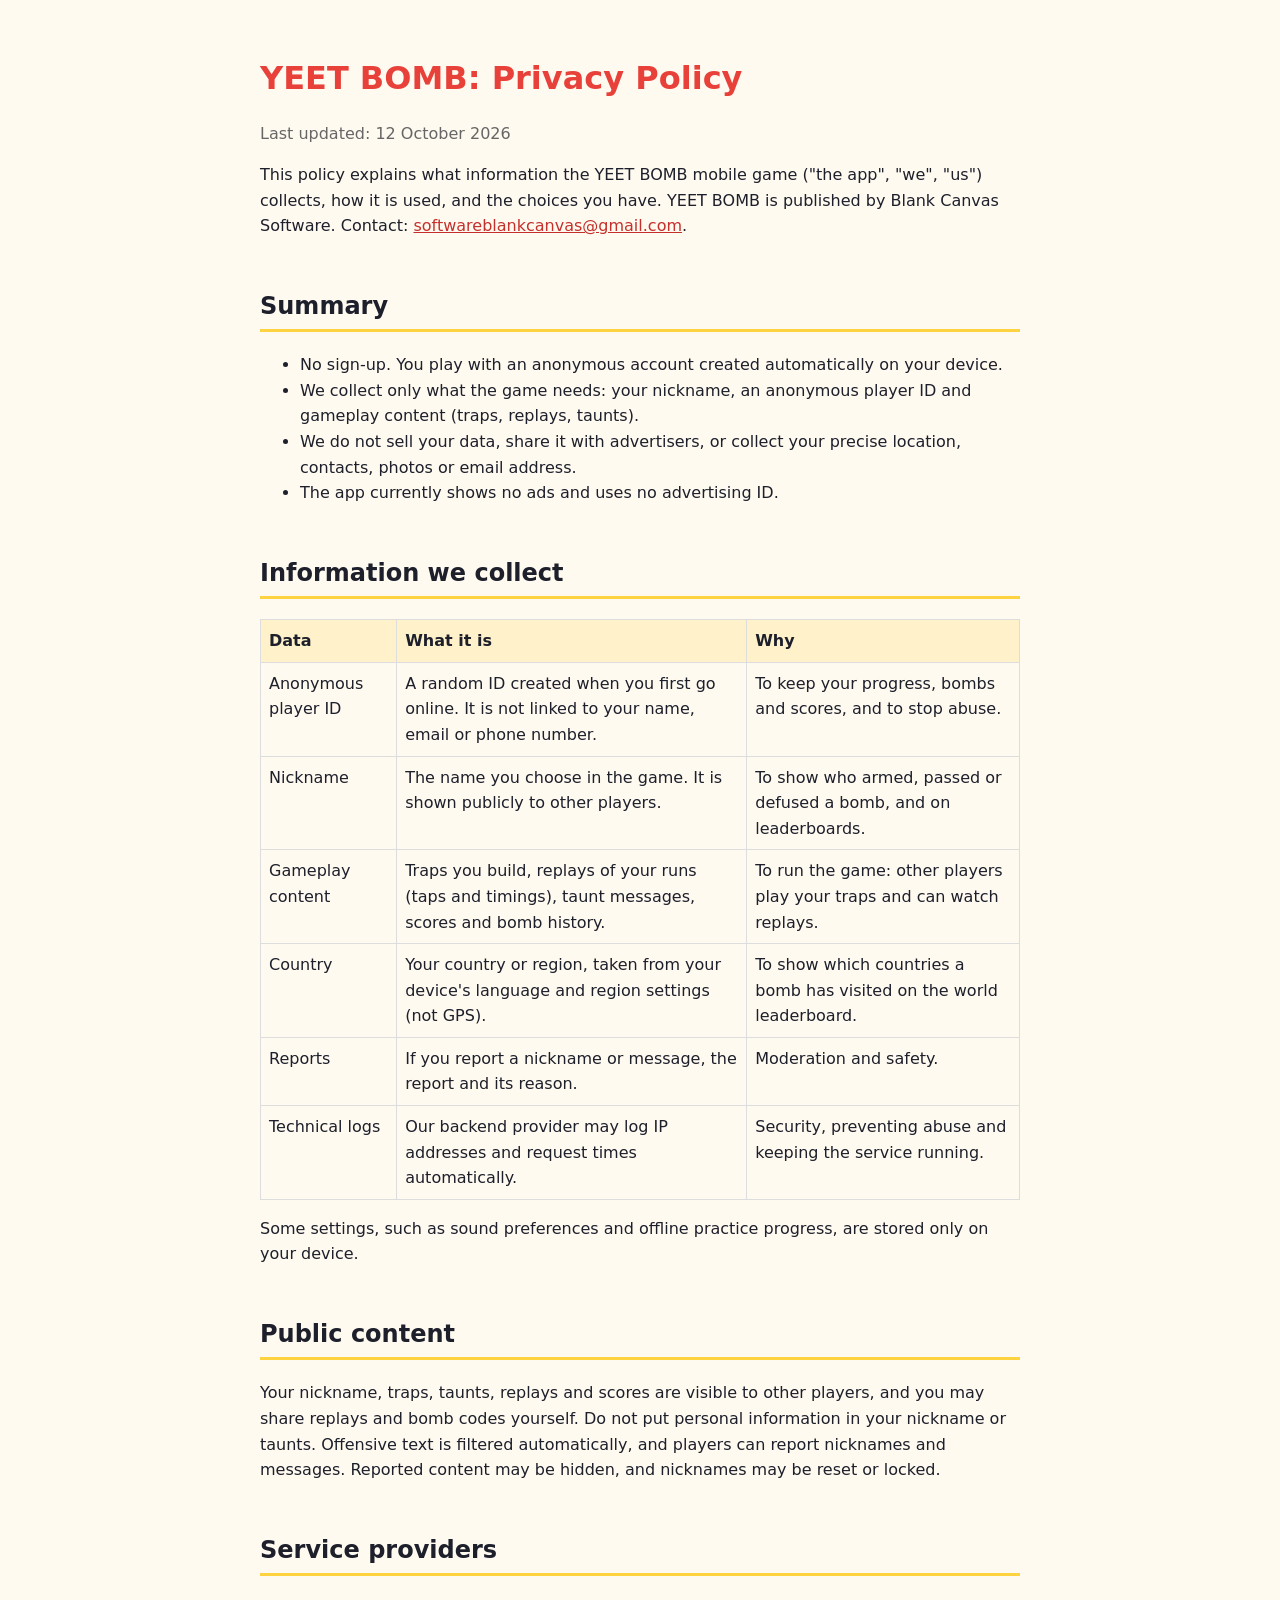
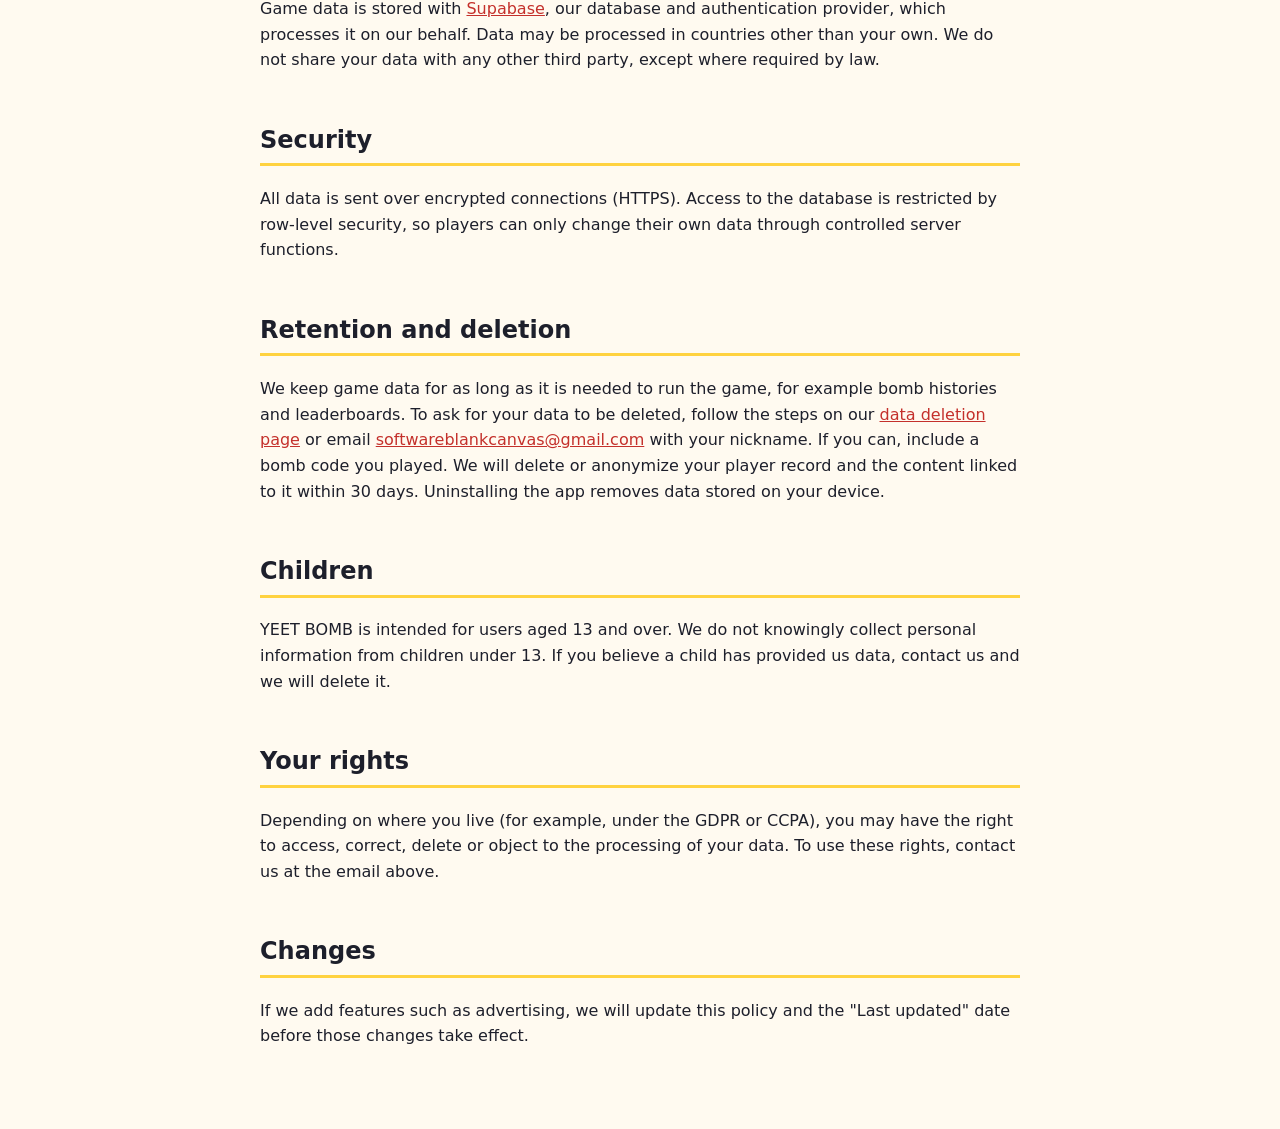
==== index.html @ c5d4aab2 "Add data deletion page Co-Authored-By: Claude Opus 5.5 <noreply@anthropic.com>" ====
<!doctype html>
<html lang="en">
<head>
<meta charset="utf-8">
<meta name="viewport" content="width=device-width, initial-scale=1">
<title>YEET BOMB: Privacy Policy</title>
<style>
  body { font-family: system-ui, -apple-system, Segoe UI, Roboto, sans-serif; max-width: 760px; margin: 0 auto; padding: 32px 20px 64px; line-height: 1.6; color: #1d1f2b; background: #fffaf0; }
  h1 { color: #e8413a; margin-bottom: 0; }
  h2 { margin-top: 2em; border-bottom: 3px solid #ffd23f; padding-bottom: 4px; }
  .muted { color: #666; }
  table { border-collapse: collapse; width: 100%; }
  th, td { border: 1px solid #ddd; padding: 8px; text-align: left; vertical-align: top; }
  th { background: #fff1c9; }
  a { color: #c4302b; }
</style>
</head>
<body>
<h1>YEET BOMB: Privacy Policy</h1>
<p class="muted">Last updated: 12 October 2026</p>

<p>This policy explains what information the YEET BOMB mobile game ("the app", "we", "us") collects, how it is used, and the choices you have. YEET BOMB is published by Blank Canvas Software. Contact: <a href="mailto:softwareblankcanvas@gmail.com">softwareblankcanvas@gmail.com</a>.</p>

<h2>Summary</h2>
<ul>
  <li>No sign-up. You play with an anonymous account created automatically on your device.</li>
  <li>We collect only what the game needs: your nickname, an anonymous player ID and gameplay content (traps, replays, taunts).</li>
  <li>We do not sell your data, share it with advertisers, or collect your precise location, contacts, photos or email address.</li>
  <li>The app currently shows no ads and uses no advertising ID.</li>
</ul>

<h2>Information we collect</h2>
<table>
  <tr><th>Data</th><th>What it is</th><th>Why</th></tr>
  <tr><td>Anonymous player ID</td><td>A random ID created when you first go online. It is not linked to your name, email or phone number.</td><td>To keep your progress, bombs and scores, and to stop abuse.</td></tr>
  <tr><td>Nickname</td><td>The name you choose in the game. It is shown publicly to other players.</td><td>To show who armed, passed or defused a bomb, and on leaderboards.</td></tr>
  <tr><td>Gameplay content</td><td>Traps you build, replays of your runs (taps and timings), taunt messages, scores and bomb history.</td><td>To run the game: other players play your traps and can watch replays.</td></tr>
  <tr><td>Country</td><td>Your country or region, taken from your device's language and region settings (not GPS).</td><td>To show which countries a bomb has visited on the world leaderboard.</td></tr>
  <tr><td>Reports</td><td>If you report a nickname or message, the report and its reason.</td><td>Moderation and safety.</td></tr>
  <tr><td>Technical logs</td><td>Our backend provider may log IP addresses and request times automatically.</td><td>Security, preventing abuse and keeping the service running.</td></tr>
</table>
<p>Some settings, such as sound preferences and offline practice progress, are stored only on your device.</p>

<h2>Public content</h2>
<p>Your nickname, traps, taunts, replays and scores are visible to other players, and you may share replays and bomb codes yourself. Do not put personal information in your nickname or taunts. Offensive text is filtered automatically, and players can report nicknames and messages. Reported content may be hidden, and nicknames may be reset or locked.</p>

<h2>Service providers</h2>
<p>Game data is stored with <a href="https://supabase.com/privacy">Supabase</a>, our database and authentication provider, which processes it on our behalf. Data may be processed in countries other than your own. We do not share your data with any other third party, except where required by law.</p>

<h2>Security</h2>
<p>All data is sent over encrypted connections (HTTPS). Access to the database is restricted by row-level security, so players can only change their own data through controlled server functions.</p>

<h2>Retention and deletion</h2>
<p>We keep game data for as long as it is needed to run the game, for example bomb histories and leaderboards. To ask for your data to be deleted, follow the steps on our <a href="delete/">data deletion page</a> or email <a href="mailto:softwareblankcanvas@gmail.com">softwareblankcanvas@gmail.com</a> with your nickname. If you can, include a bomb code you played. We will delete or anonymize your player record and the content linked to it within 30 days. Uninstalling the app removes data stored on your device.</p>

<h2>Children</h2>
<p>YEET BOMB is intended for users aged 13 and over. We do not knowingly collect personal information from children under 13. If you believe a child has provided us data, contact us and we will delete it.</p>

<h2>Your rights</h2>
<p>Depending on where you live (for example, under the GDPR or CCPA), you may have the right to access, correct, delete or object to the processing of your data. To use these rights, contact us at the email above.</p>

<h2>Changes</h2>
<p>If we add features such as advertising, we will update this policy and the "Last updated" date before those changes take effect.</p>
</body>
</html>
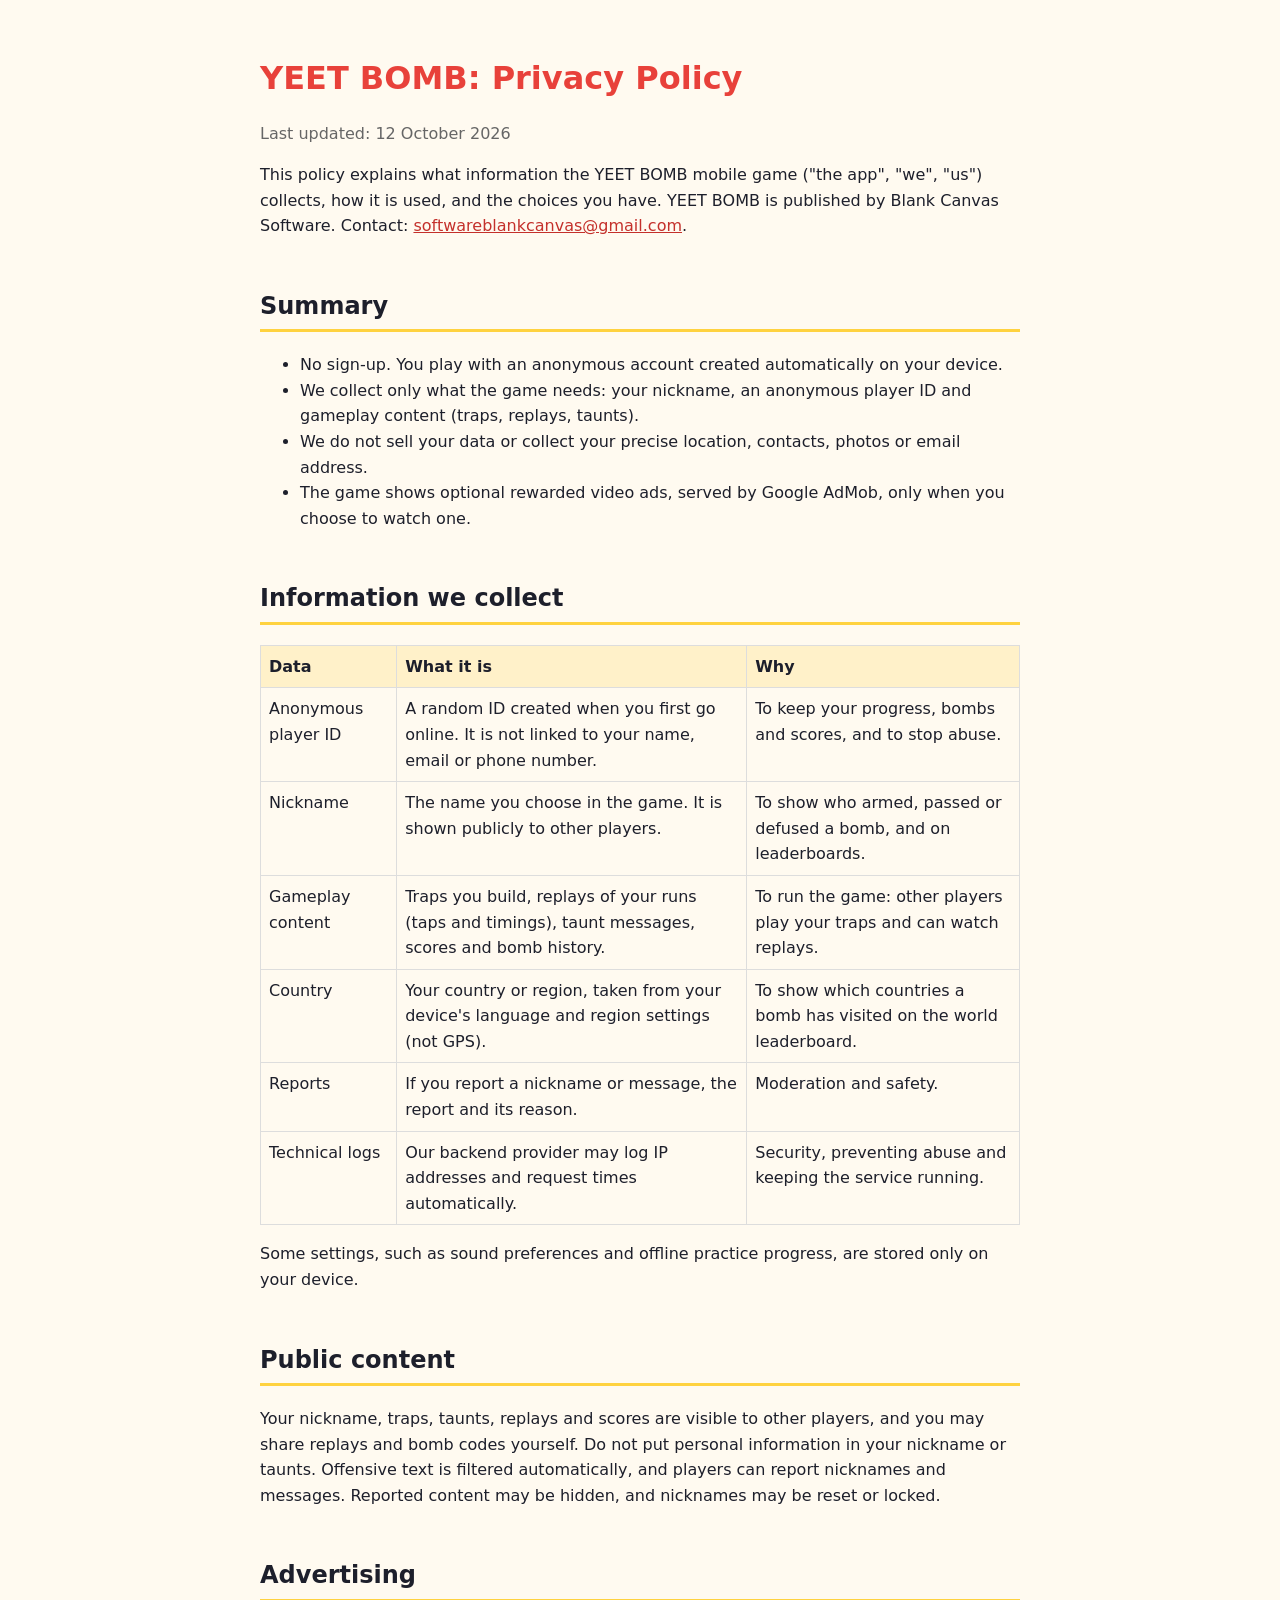
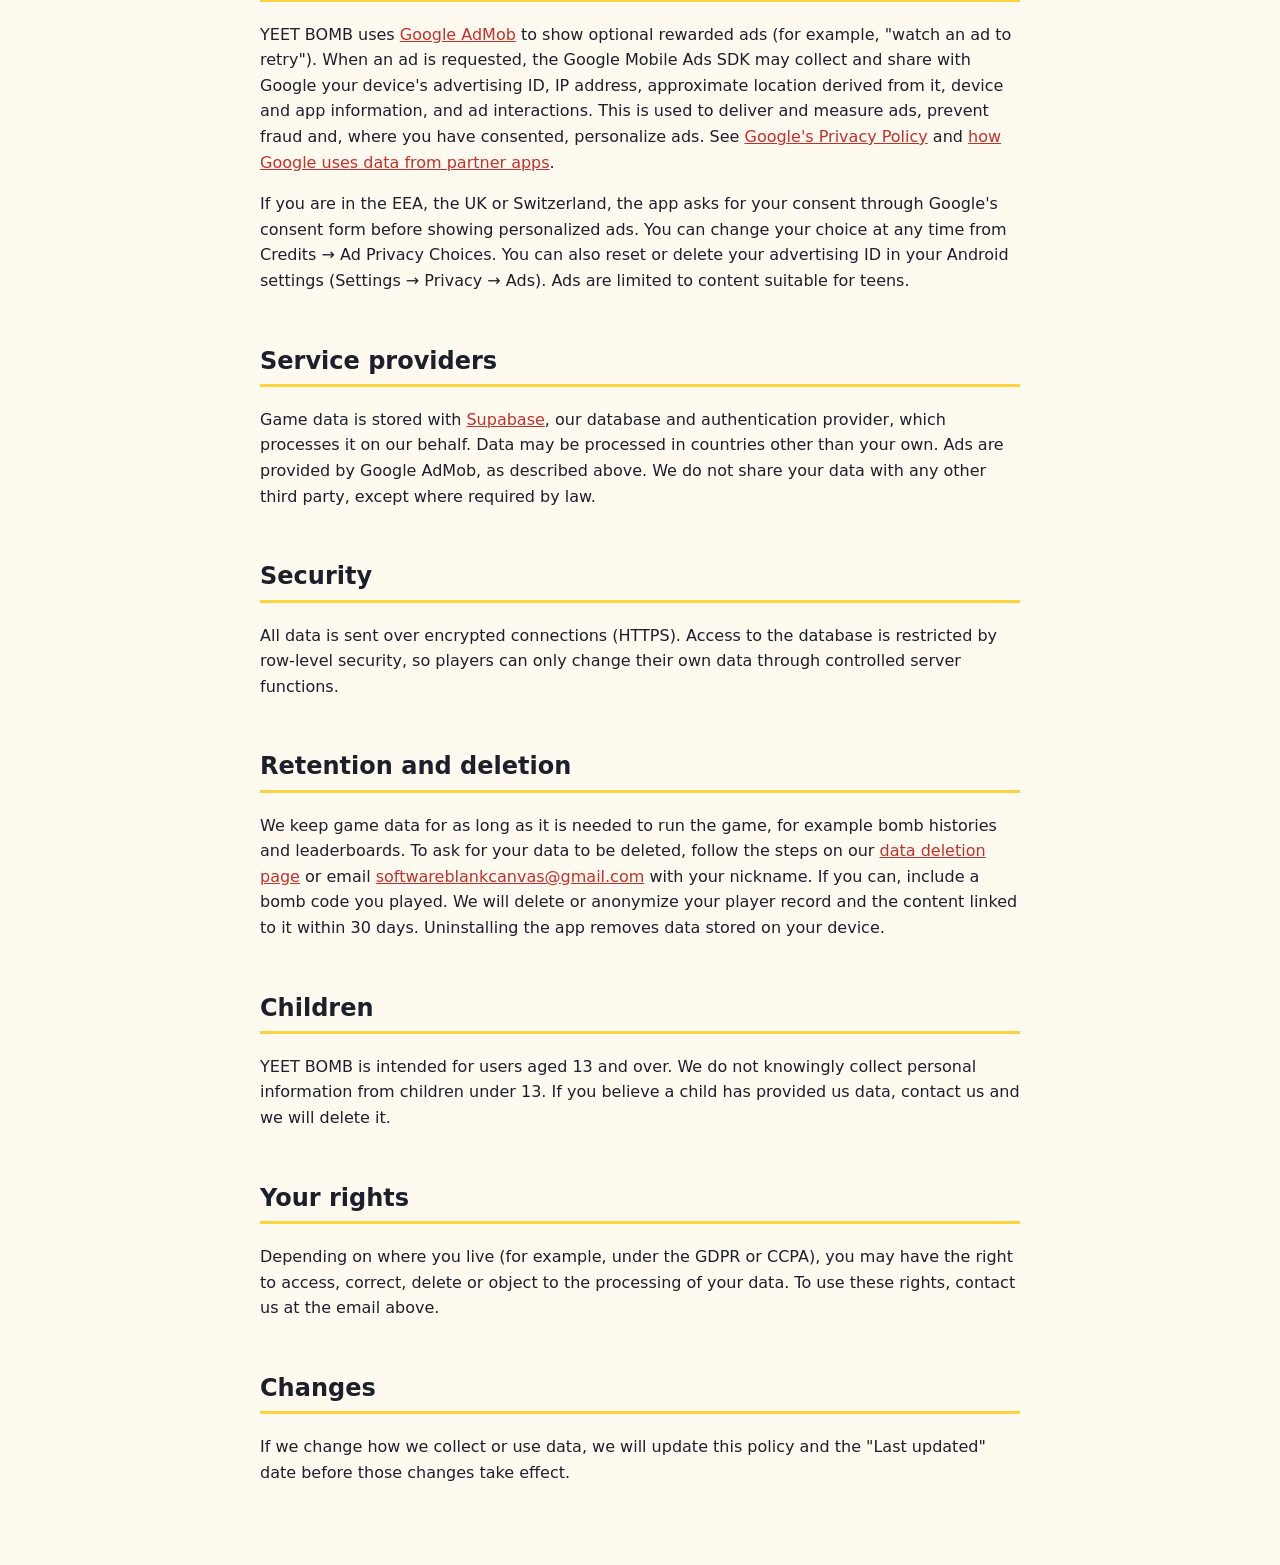
==== commit 54421b9c: "Disclose Google AdMob rewarded ads Co-Authored-By: Claude Opus 5.5 <noreply@anthropic.com>" ====
--- a/index.html
+++ b/index.html
@@ -25,8 +25,8 @@
 <ul>
   <li>No sign-up. You play with an anonymous account created automatically on your device.</li>
   <li>We collect only what the game needs: your nickname, an anonymous player ID and gameplay content (traps, replays, taunts).</li>
-  <li>We do not sell your data, share it with advertisers, or collect your precise location, contacts, photos or email address.</li>
-  <li>The app currently shows no ads and uses no advertising ID.</li>
+  <li>We do not sell your data or collect your precise location, contacts, photos or email address.</li>
+  <li>The game shows optional rewarded video ads, served by Google AdMob, only when you choose to watch one.</li>
 </ul>
 
 <h2>Information we collect</h2>
@@ -44,8 +44,12 @@
 <h2>Public content</h2>
 <p>Your nickname, traps, taunts, replays and scores are visible to other players, and you may share replays and bomb codes yourself. Do not put personal information in your nickname or taunts. Offensive text is filtered automatically, and players can report nicknames and messages. Reported content may be hidden, and nicknames may be reset or locked.</p>
 
+<h2>Advertising</h2>
+<p>YEET BOMB uses <a href="https://policies.google.com/technologies/ads">Google AdMob</a> to show optional rewarded ads (for example, "watch an ad to retry"). When an ad is requested, the Google Mobile Ads SDK may collect and share with Google your device's advertising ID, IP address, approximate location derived from it, device and app information, and ad interactions. This is used to deliver and measure ads, prevent fraud and, where you have consented, personalize ads. See <a href="https://policies.google.com/privacy">Google's Privacy Policy</a> and <a href="https://policies.google.com/technologies/partner-sites">how Google uses data from partner apps</a>.</p>
+<p>If you are in the EEA, the UK or Switzerland, the app asks for your consent through Google's consent form before showing personalized ads. You can change your choice at any time from Credits &rarr; Ad Privacy Choices. You can also reset or delete your advertising ID in your Android settings (Settings &rarr; Privacy &rarr; Ads). Ads are limited to content suitable for teens.</p>
+
 <h2>Service providers</h2>
-<p>Game data is stored with <a href="https://supabase.com/privacy">Supabase</a>, our database and authentication provider, which processes it on our behalf. Data may be processed in countries other than your own. We do not share your data with any other third party, except where required by law.</p>
+<p>Game data is stored with <a href="https://supabase.com/privacy">Supabase</a>, our database and authentication provider, which processes it on our behalf. Data may be processed in countries other than your own. Ads are provided by Google AdMob, as described above. We do not share your data with any other third party, except where required by law.</p>
 
 <h2>Security</h2>
 <p>All data is sent over encrypted connections (HTTPS). Access to the database is restricted by row-level security, so players can only change their own data through controlled server functions.</p>
@@ -60,6 +64,6 @@
 <p>Depending on where you live (for example, under the GDPR or CCPA), you may have the right to access, correct, delete or object to the processing of your data. To use these rights, contact us at the email above.</p>
 
 <h2>Changes</h2>
-<p>If we add features such as advertising, we will update this policy and the "Last updated" date before those changes take effect.</p>
+<p>If we change how we collect or use data, we will update this policy and the "Last updated" date before those changes take effect.</p>
 </body>
 </html>
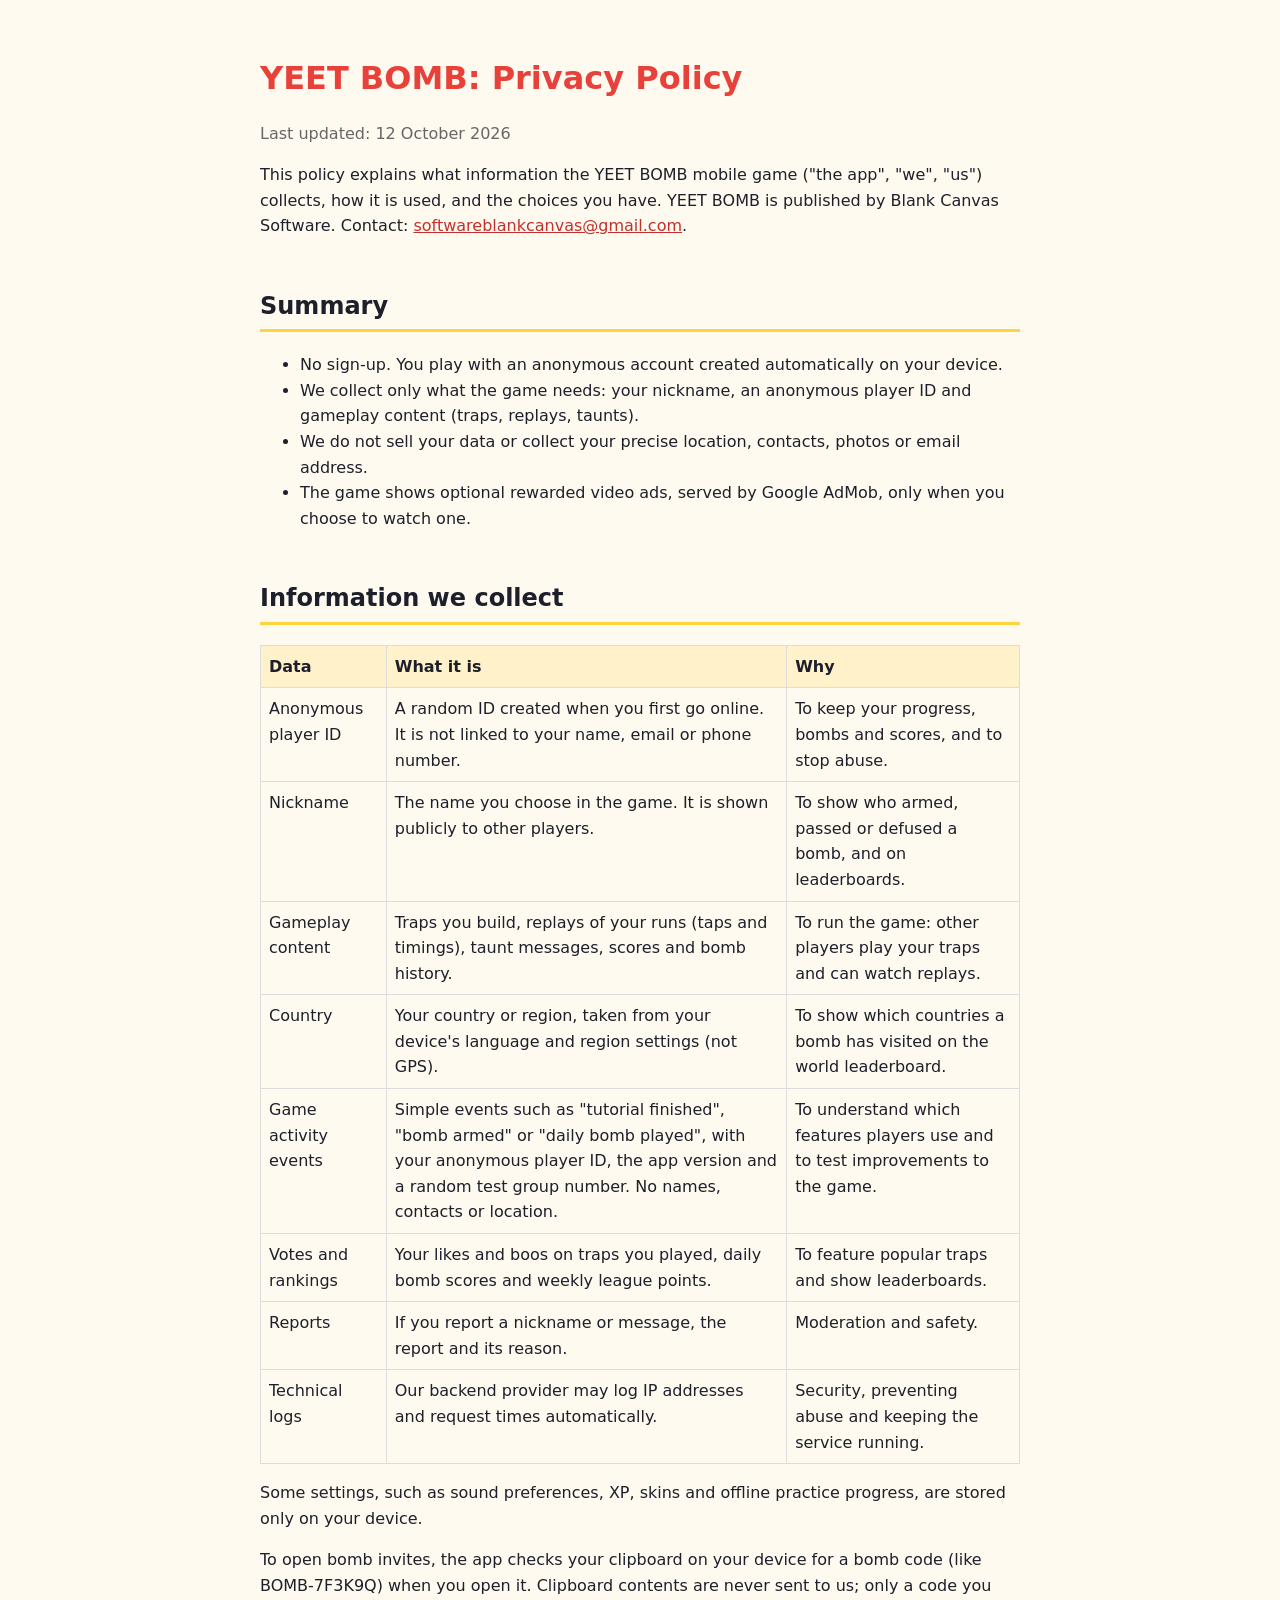
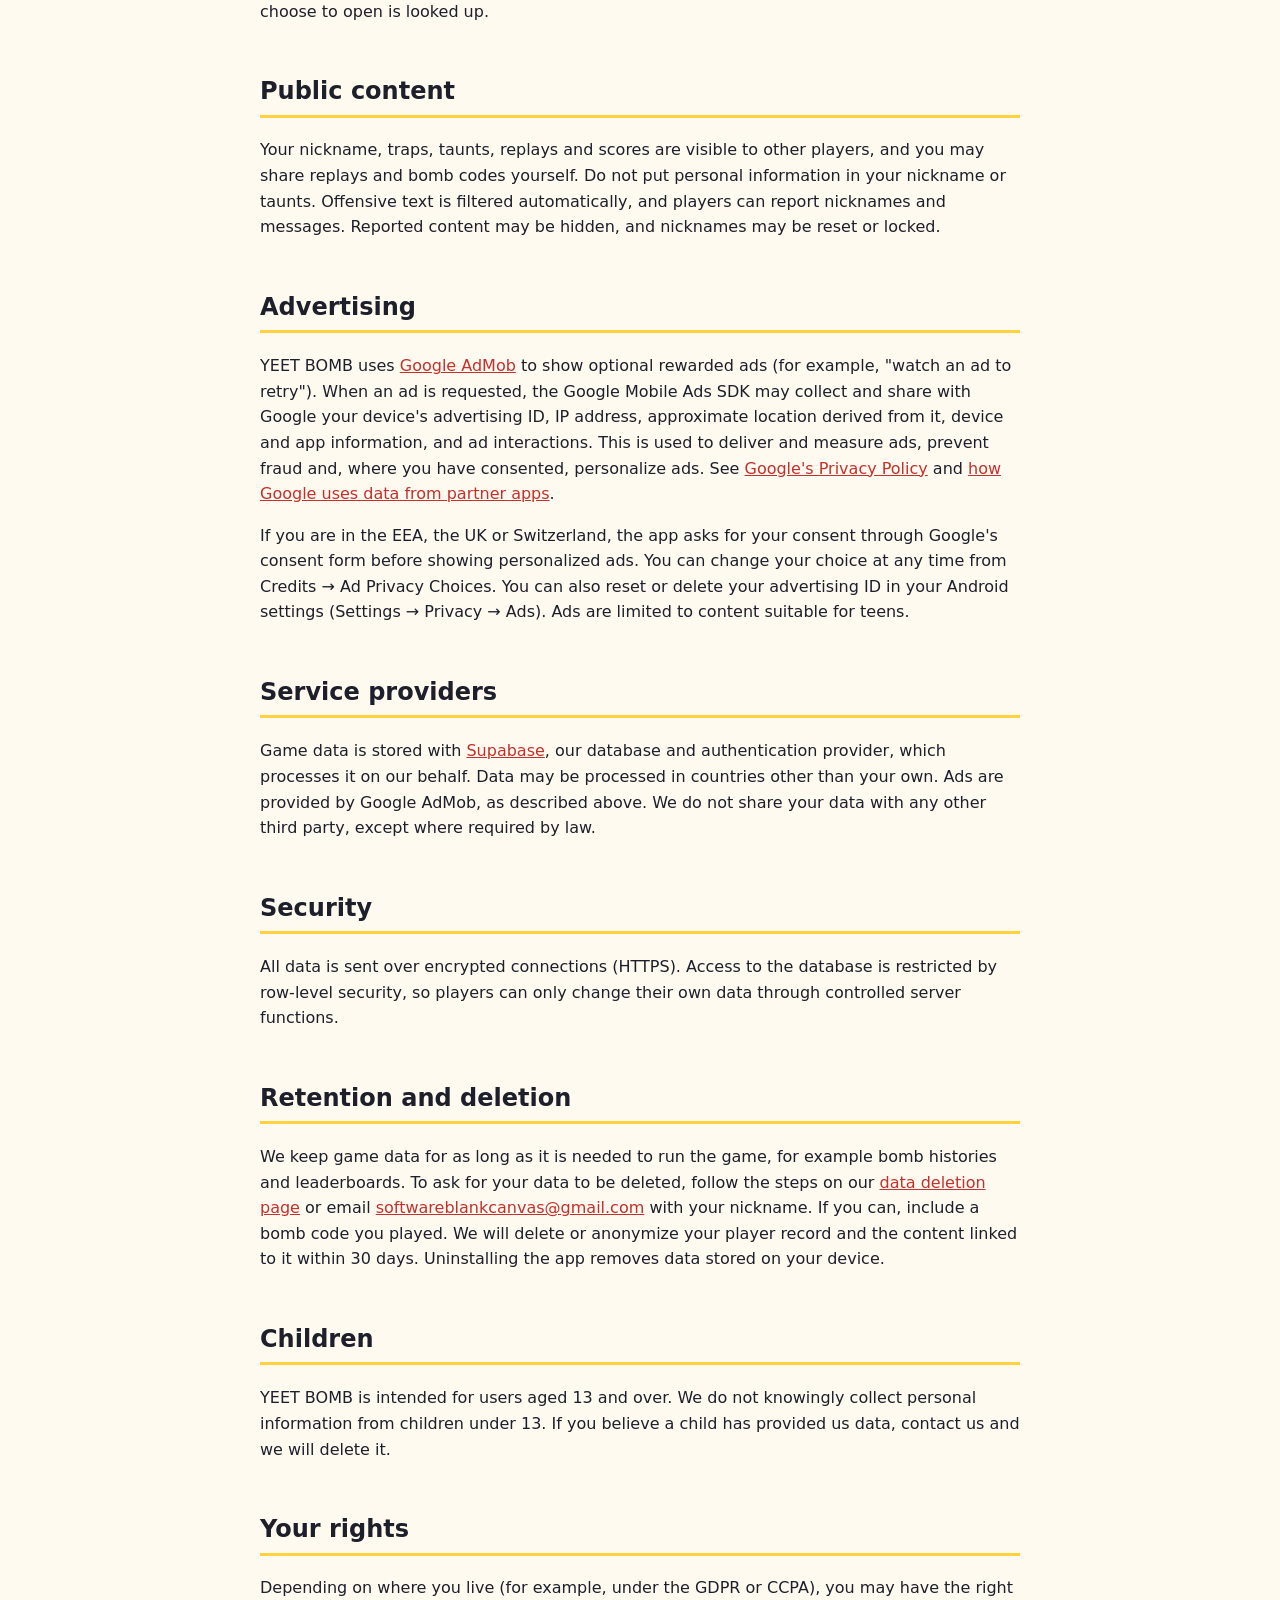
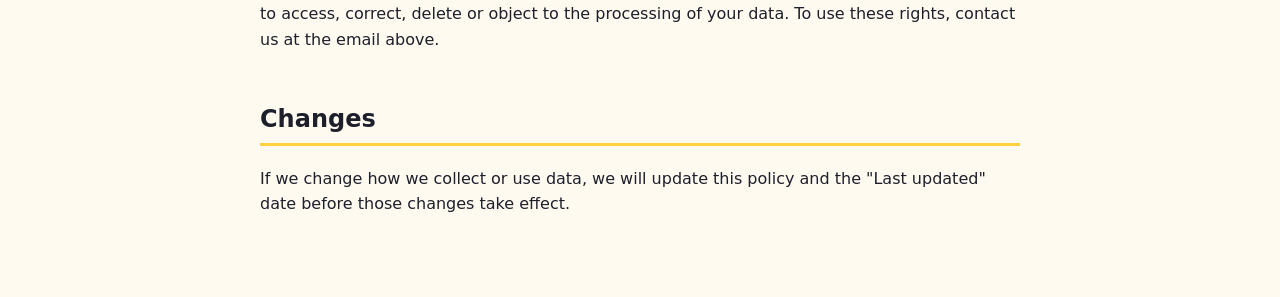
==== commit 74ba8cb2: "Add bomb invite page; disclose game events, votes and clipboard check Co-Authored-By: Claude Opus 5." ====
--- a/index.html
+++ b/index.html
@@ -36,10 +36,13 @@
   <tr><td>Nickname</td><td>The name you choose in the game. It is shown publicly to other players.</td><td>To show who armed, passed or defused a bomb, and on leaderboards.</td></tr>
   <tr><td>Gameplay content</td><td>Traps you build, replays of your runs (taps and timings), taunt messages, scores and bomb history.</td><td>To run the game: other players play your traps and can watch replays.</td></tr>
   <tr><td>Country</td><td>Your country or region, taken from your device's language and region settings (not GPS).</td><td>To show which countries a bomb has visited on the world leaderboard.</td></tr>
+  <tr><td>Game activity events</td><td>Simple events such as "tutorial finished", "bomb armed" or "daily bomb played", with your anonymous player ID, the app version and a random test group number. No names, contacts or location.</td><td>To understand which features players use and to test improvements to the game.</td></tr>
+  <tr><td>Votes and rankings</td><td>Your likes and boos on traps you played, daily bomb scores and weekly league points.</td><td>To feature popular traps and show leaderboards.</td></tr>
   <tr><td>Reports</td><td>If you report a nickname or message, the report and its reason.</td><td>Moderation and safety.</td></tr>
   <tr><td>Technical logs</td><td>Our backend provider may log IP addresses and request times automatically.</td><td>Security, preventing abuse and keeping the service running.</td></tr>
 </table>
-<p>Some settings, such as sound preferences and offline practice progress, are stored only on your device.</p>
+<p>Some settings, such as sound preferences, XP, skins and offline practice progress, are stored only on your device.</p>
+<p>To open bomb invites, the app checks your clipboard on your device for a bomb code (like BOMB-7F3K9Q) when you open it. Clipboard contents are never sent to us; only a code you choose to open is looked up.</p>
 
 <h2>Public content</h2>
 <p>Your nickname, traps, taunts, replays and scores are visible to other players, and you may share replays and bomb codes yourself. Do not put personal information in your nickname or taunts. Offensive text is filtered automatically, and players can report nicknames and messages. Reported content may be hidden, and nicknames may be reset or locked.</p>
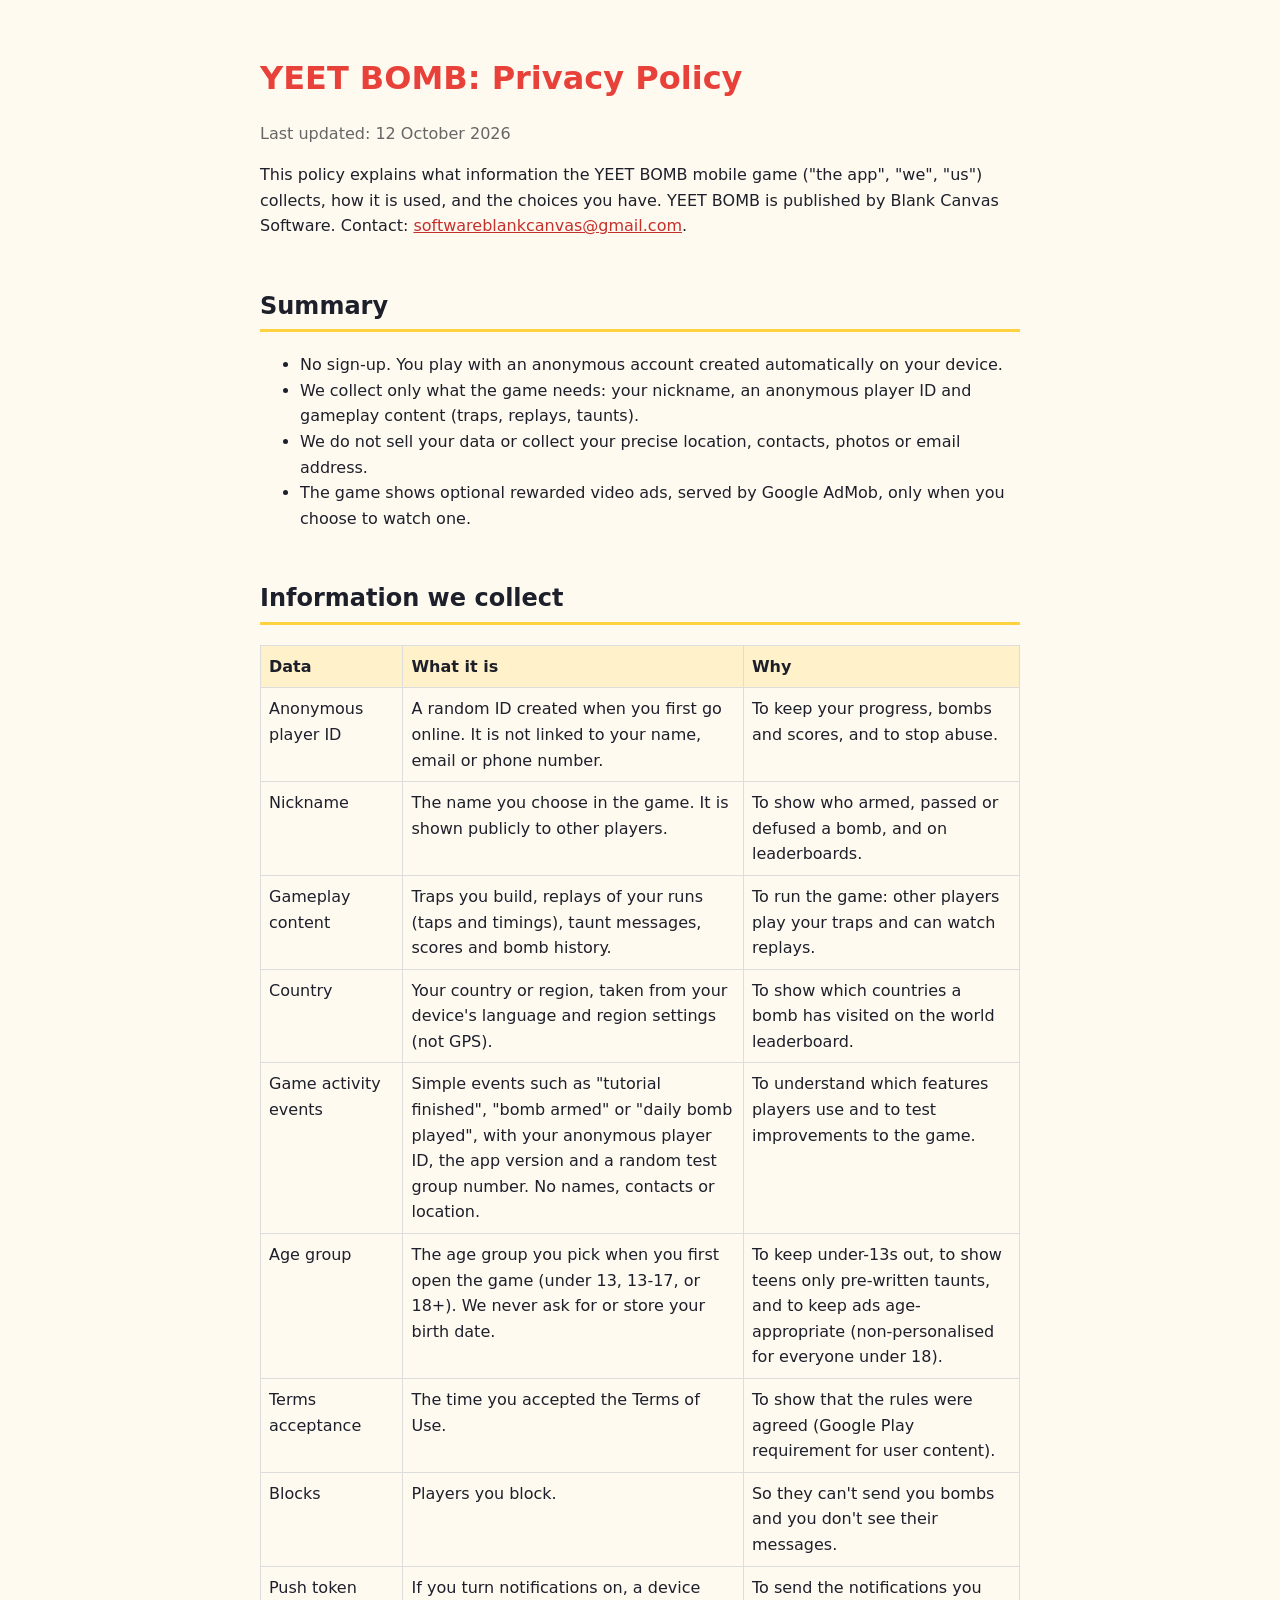
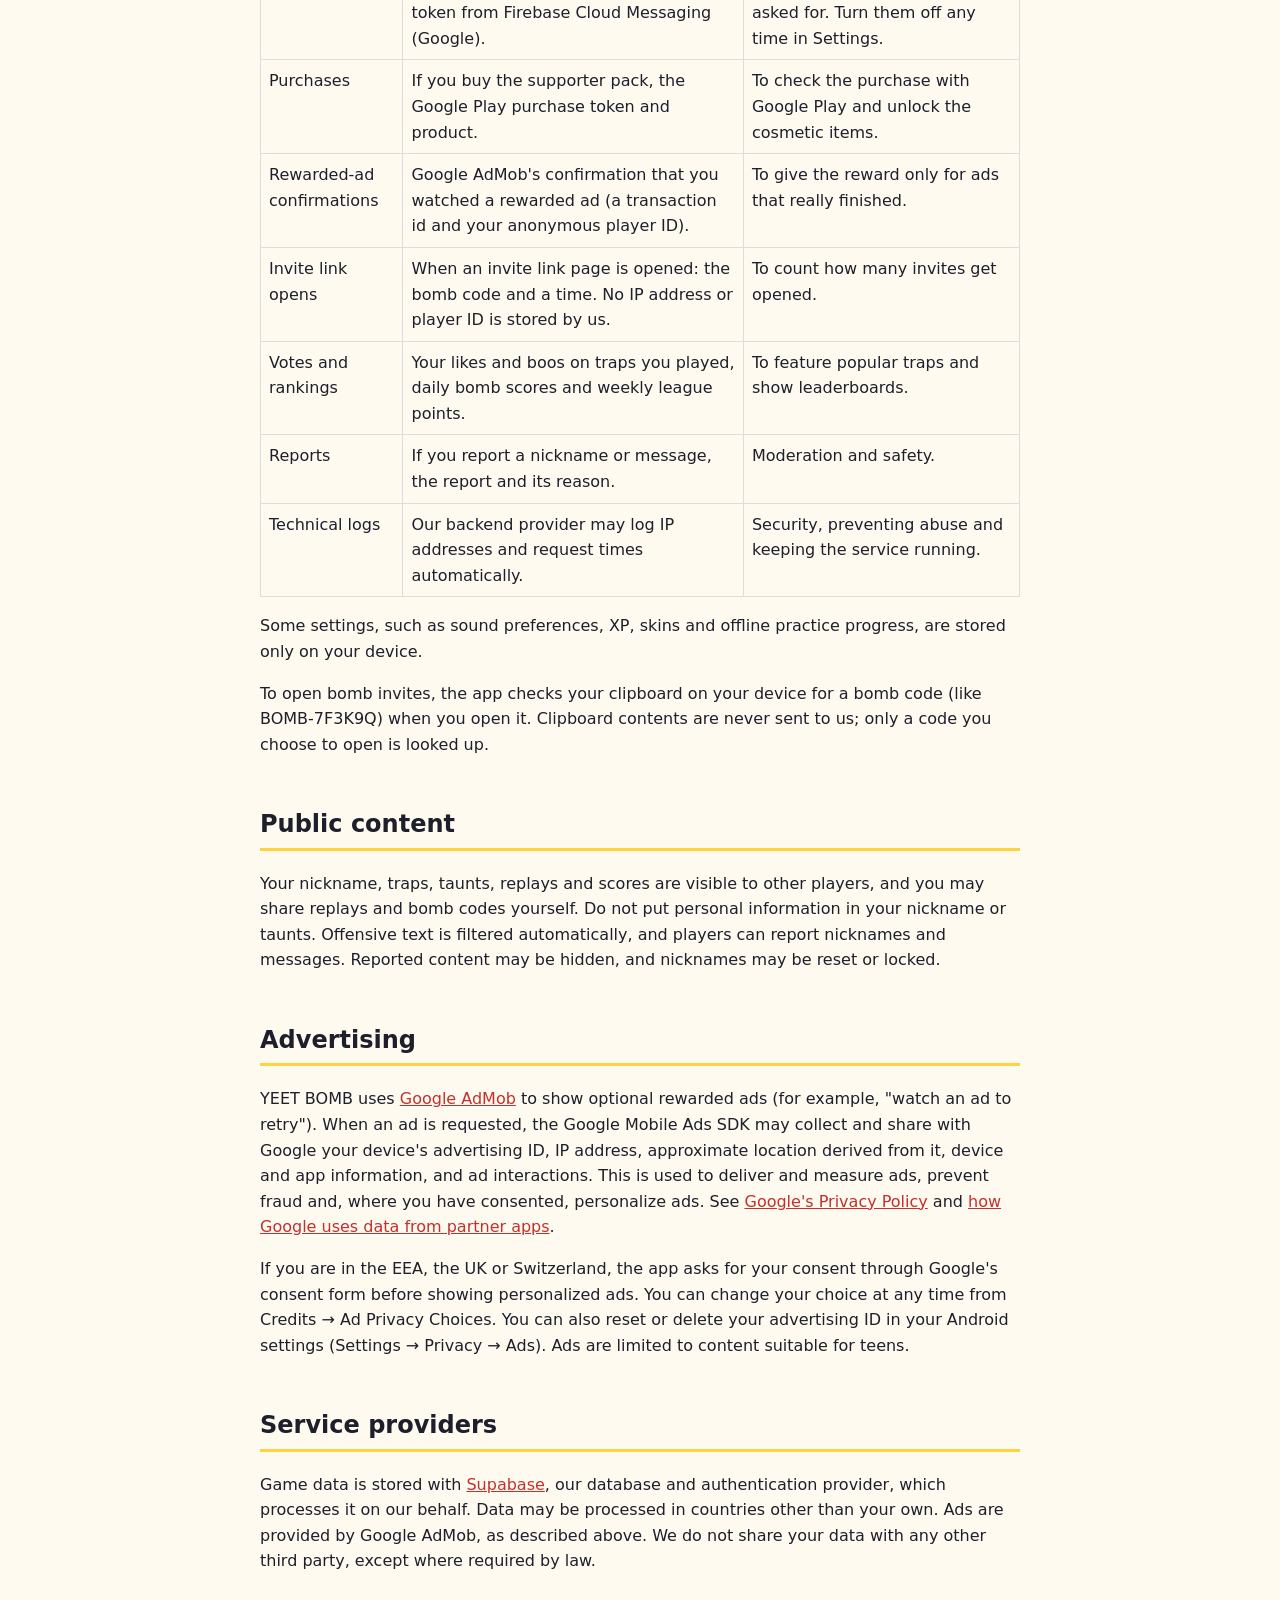
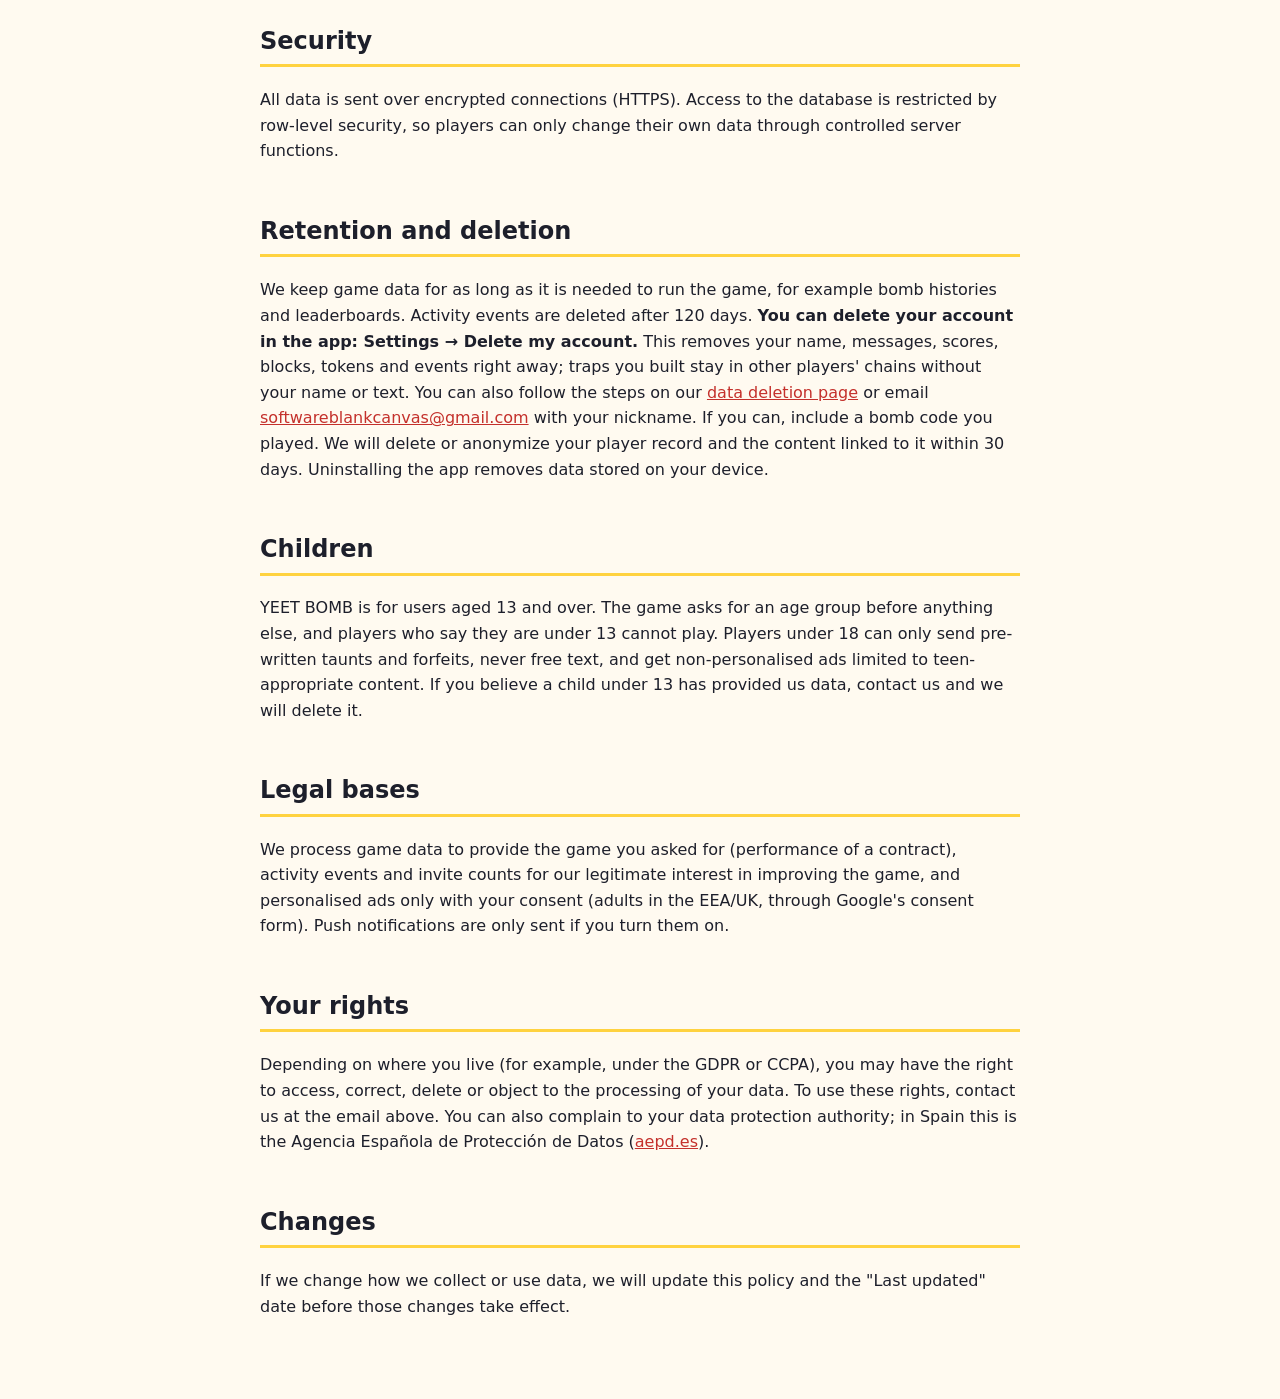
==== commit c202e3d7: "Invite page names the sender and offers the test opt-in; add challenge and terms pages; privacy poli" ====
--- a/index.html
+++ b/index.html
@@ -37,6 +37,13 @@
   <tr><td>Gameplay content</td><td>Traps you build, replays of your runs (taps and timings), taunt messages, scores and bomb history.</td><td>To run the game: other players play your traps and can watch replays.</td></tr>
   <tr><td>Country</td><td>Your country or region, taken from your device's language and region settings (not GPS).</td><td>To show which countries a bomb has visited on the world leaderboard.</td></tr>
   <tr><td>Game activity events</td><td>Simple events such as "tutorial finished", "bomb armed" or "daily bomb played", with your anonymous player ID, the app version and a random test group number. No names, contacts or location.</td><td>To understand which features players use and to test improvements to the game.</td></tr>
+  <tr><td>Age group</td><td>The age group you pick when you first open the game (under 13, 13-17, or 18+). We never ask for or store your birth date.</td><td>To keep under-13s out, to show teens only pre-written taunts, and to keep ads age-appropriate (non-personalised for everyone under 18).</td></tr>
+  <tr><td>Terms acceptance</td><td>The time you accepted the Terms of Use.</td><td>To show that the rules were agreed (Google Play requirement for user content).</td></tr>
+  <tr><td>Blocks</td><td>Players you block.</td><td>So they can't send you bombs and you don't see their messages.</td></tr>
+  <tr><td>Push token</td><td>If you turn notifications on, a device token from Firebase Cloud Messaging (Google).</td><td>To send the notifications you asked for. Turn them off any time in Settings.</td></tr>
+  <tr><td>Purchases</td><td>If you buy the supporter pack, the Google Play purchase token and product.</td><td>To check the purchase with Google Play and unlock the cosmetic items.</td></tr>
+  <tr><td>Rewarded-ad confirmations</td><td>Google AdMob's confirmation that you watched a rewarded ad (a transaction id and your anonymous player ID).</td><td>To give the reward only for ads that really finished.</td></tr>
+  <tr><td>Invite link opens</td><td>When an invite link page is opened: the bomb code and a time. No IP address or player ID is stored by us.</td><td>To count how many invites get opened.</td></tr>
   <tr><td>Votes and rankings</td><td>Your likes and boos on traps you played, daily bomb scores and weekly league points.</td><td>To feature popular traps and show leaderboards.</td></tr>
   <tr><td>Reports</td><td>If you report a nickname or message, the report and its reason.</td><td>Moderation and safety.</td></tr>
   <tr><td>Technical logs</td><td>Our backend provider may log IP addresses and request times automatically.</td><td>Security, preventing abuse and keeping the service running.</td></tr>
@@ -58,13 +65,16 @@
 <p>All data is sent over encrypted connections (HTTPS). Access to the database is restricted by row-level security, so players can only change their own data through controlled server functions.</p>
 
 <h2>Retention and deletion</h2>
-<p>We keep game data for as long as it is needed to run the game, for example bomb histories and leaderboards. To ask for your data to be deleted, follow the steps on our <a href="delete/">data deletion page</a> or email <a href="mailto:softwareblankcanvas@gmail.com">softwareblankcanvas@gmail.com</a> with your nickname. If you can, include a bomb code you played. We will delete or anonymize your player record and the content linked to it within 30 days. Uninstalling the app removes data stored on your device.</p>
+<p>We keep game data for as long as it is needed to run the game, for example bomb histories and leaderboards. Activity events are deleted after 120 days. <b>You can delete your account in the app: Settings &rarr; Delete my account.</b> This removes your name, messages, scores, blocks, tokens and events right away; traps you built stay in other players' chains without your name or text. You can also follow the steps on our <a href="delete/">data deletion page</a> or email <a href="mailto:softwareblankcanvas@gmail.com">softwareblankcanvas@gmail.com</a> with your nickname. If you can, include a bomb code you played. We will delete or anonymize your player record and the content linked to it within 30 days. Uninstalling the app removes data stored on your device.</p>
 
 <h2>Children</h2>
-<p>YEET BOMB is intended for users aged 13 and over. We do not knowingly collect personal information from children under 13. If you believe a child has provided us data, contact us and we will delete it.</p>
+<p>YEET BOMB is for users aged 13 and over. The game asks for an age group before anything else, and players who say they are under 13 cannot play. Players under 18 can only send pre-written taunts and forfeits, never free text, and get non-personalised ads limited to teen-appropriate content. If you believe a child under 13 has provided us data, contact us and we will delete it.</p>
+
+<h2>Legal bases</h2>
+<p>We process game data to provide the game you asked for (performance of a contract), activity events and invite counts for our legitimate interest in improving the game, and personalised ads only with your consent (adults in the EEA/UK, through Google's consent form). Push notifications are only sent if you turn them on.</p>
 
 <h2>Your rights</h2>
-<p>Depending on where you live (for example, under the GDPR or CCPA), you may have the right to access, correct, delete or object to the processing of your data. To use these rights, contact us at the email above.</p>
+<p>Depending on where you live (for example, under the GDPR or CCPA), you may have the right to access, correct, delete or object to the processing of your data. To use these rights, contact us at the email above. You can also complain to your data protection authority; in Spain this is the Agencia Espa&ntilde;ola de Protecci&oacute;n de Datos (<a href="https://www.aepd.es">aepd.es</a>).</p>
 
 <h2>Changes</h2>
 <p>If we change how we collect or use data, we will update this policy and the "Last updated" date before those changes take effect.</p>
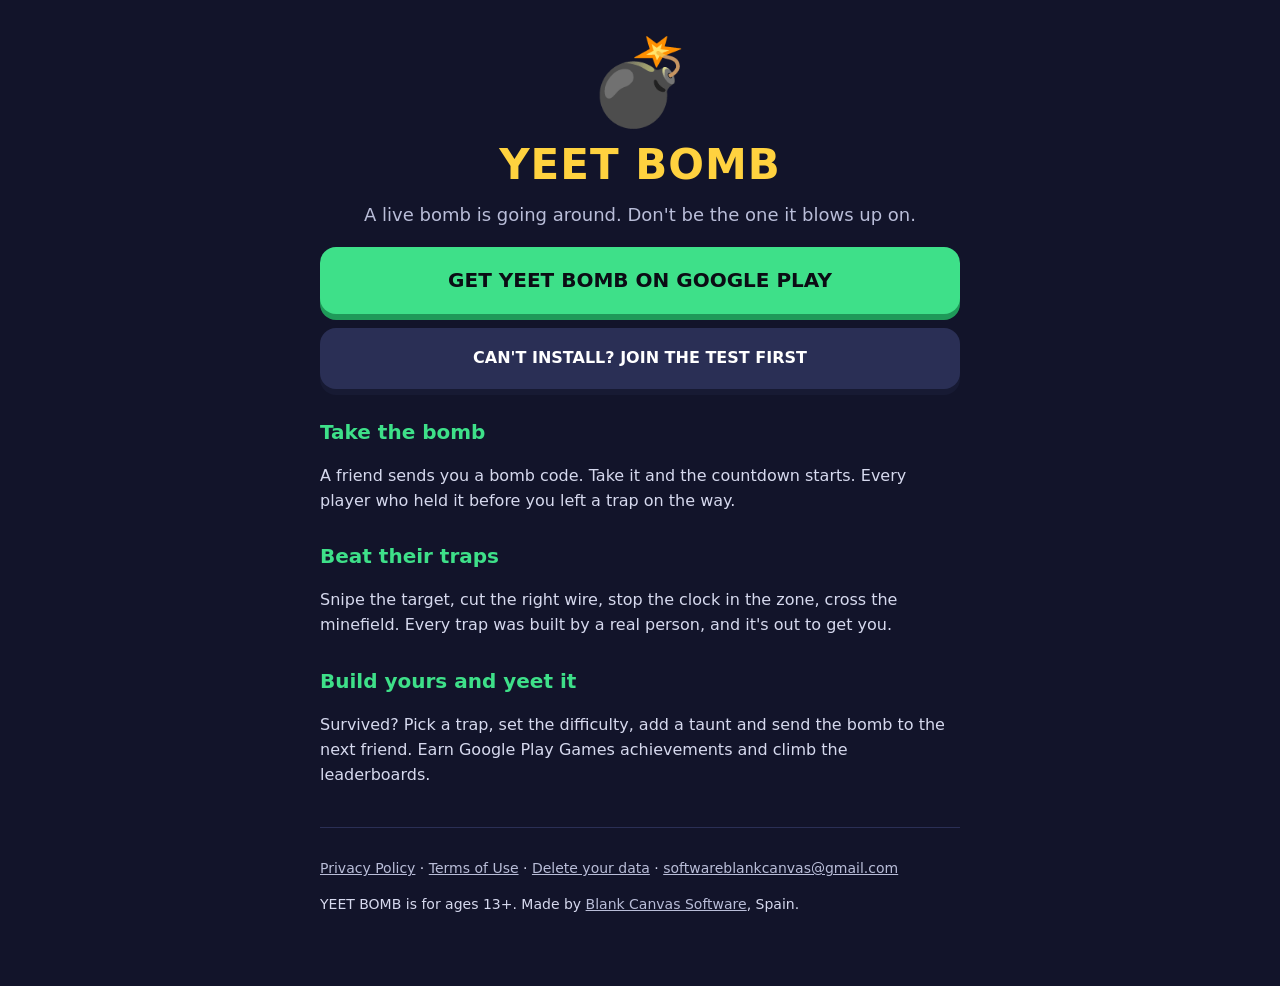
==== commit bbc52e8f: "Move the site to yeetbomb.softwareblankcanvas.es with a YEET BOMB home page The privacy policy moves" ====
--- a/index.html
+++ b/index.html
@@ -3,80 +3,47 @@
 <head>
 <meta charset="utf-8">
 <meta name="viewport" content="width=device-width, initial-scale=1">
-<title>YEET BOMB: Privacy Policy</title>
+<title>YEET BOMB: pass the bomb before it blows</title>
+<meta name="description" content="YEET BOMB is a party game for Android: take a friend's bomb, beat the traps every player left on it, build your own trap and yeet it to the next friend.">
+<link rel="canonical" href="https://yeetbomb.softwareblankcanvas.es/">
+<meta property="og:title" content="YEET BOMB">
+<meta property="og:description" content="Your friends build the traps. Beat them, add your own and yeet the bomb on.">
+<meta property="og:image" content="https://yeetbomb.softwareblankcanvas.es/card.png">
 <style>
-  body { font-family: system-ui, -apple-system, Segoe UI, Roboto, sans-serif; max-width: 760px; margin: 0 auto; padding: 32px 20px 64px; line-height: 1.6; color: #1d1f2b; background: #fffaf0; }
-  h1 { color: #e8413a; margin-bottom: 0; }
-  h2 { margin-top: 2em; border-bottom: 3px solid #ffd23f; padding-bottom: 4px; }
-  .muted { color: #666; }
-  table { border-collapse: collapse; width: 100%; }
-  th, td { border: 1px solid #ddd; padding: 8px; text-align: left; vertical-align: top; }
-  th { background: #fff1c9; }
-  a { color: #c4302b; }
+  body { margin: 0; background: #12142a; color: #fff; font-family: system-ui, -apple-system, Segoe UI, Roboto, sans-serif; line-height: 1.55; }
+  main { max-width: 640px; margin: 0 auto; padding: 40px 22px 56px; }
+  .bomb { font-size: 84px; line-height: 1; text-align: center; }
+  h1 { font-size: 42px; margin: 8px 0 4px; color: #ffd23f; letter-spacing: 1px; text-align: center; }
+  .tag { text-align: center; color: #b9bdd8; font-size: 18px; margin-top: 0; }
+  h2 { color: #3ee089; font-size: 20px; margin: 28px 0 6px; }
+  p, li { color: #d6d9ee; }
+  .btn { display: block; box-sizing: border-box; padding: 18px; margin: 14px 0; border-radius: 16px; font-size: 20px; font-weight: 800; text-align: center;
+         color: #0b0c14; background: #3ee089; box-shadow: 0 6px 0 #1f9a59; text-decoration: none; }
+  .btn.ghost { color: #fff; background: #2a2f55; box-shadow: 0 6px 0 #171a33; font-size: 16px; }
+  footer { margin-top: 40px; border-top: 1px solid #2a2f55; padding-top: 16px; color: #8a90b0; font-size: 14px; }
+  footer a { color: #b9bdd8; }
 </style>
 </head>
 <body>
-<h1>YEET BOMB: Privacy Policy</h1>
-<p class="muted">Last updated: 12 October 2026</p>
+<main>
+  <div class="bomb">💣</div>
+  <h1>YEET BOMB</h1>
+  <p class="tag">A live bomb is going around. Don't be the one it blows up on.</p>
 
-<p>This policy explains what information the YEET BOMB mobile game ("the app", "we", "us") collects, how it is used, and the choices you have. YEET BOMB is published by Blank Canvas Software. Contact: <a href="mailto:softwareblankcanvas@gmail.com">softwareblankcanvas@gmail.com</a>.</p>
+  <a class="btn" href="https://play.google.com/store/apps/details?id=com.driveiq.yeetbomb">GET YEET BOMB ON GOOGLE PLAY</a>
+  <a class="btn ghost" href="https://play.google.com/apps/testing/com.driveiq.yeetbomb">CAN'T INSTALL? JOIN THE TEST FIRST</a>
 
-<h2>Summary</h2>
-<ul>
-  <li>No sign-up. You play with an anonymous account created automatically on your device.</li>
-  <li>We collect only what the game needs: your nickname, an anonymous player ID and gameplay content (traps, replays, taunts).</li>
-  <li>We do not sell your data or collect your precise location, contacts, photos or email address.</li>
-  <li>The game shows optional rewarded video ads, served by Google AdMob, only when you choose to watch one.</li>
-</ul>
+  <h2>Take the bomb</h2>
+  <p>A friend sends you a bomb code. Take it and the countdown starts. Every player who held it before you left a trap on the way.</p>
+  <h2>Beat their traps</h2>
+  <p>Snipe the target, cut the right wire, stop the clock in the zone, cross the minefield. Every trap was built by a real person, and it's out to get you.</p>
+  <h2>Build yours and yeet it</h2>
+  <p>Survived? Pick a trap, set the difficulty, add a taunt and send the bomb to the next friend. Earn Google Play Games achievements and climb the leaderboards.</p>
 
-<h2>Information we collect</h2>
-<table>
-  <tr><th>Data</th><th>What it is</th><th>Why</th></tr>
-  <tr><td>Anonymous player ID</td><td>A random ID created when you first go online. It is not linked to your name, email or phone number.</td><td>To keep your progress, bombs and scores, and to stop abuse.</td></tr>
-  <tr><td>Nickname</td><td>The name you choose in the game. It is shown publicly to other players.</td><td>To show who armed, passed or defused a bomb, and on leaderboards.</td></tr>
-  <tr><td>Gameplay content</td><td>Traps you build, replays of your runs (taps and timings), taunt messages, scores and bomb history.</td><td>To run the game: other players play your traps and can watch replays.</td></tr>
-  <tr><td>Country</td><td>Your country or region, taken from your device's language and region settings (not GPS).</td><td>To show which countries a bomb has visited on the world leaderboard.</td></tr>
-  <tr><td>Game activity events</td><td>Simple events such as "tutorial finished", "bomb armed" or "daily bomb played", with your anonymous player ID, the app version and a random test group number. No names, contacts or location.</td><td>To understand which features players use and to test improvements to the game.</td></tr>
-  <tr><td>Age group</td><td>The age group you pick when you first open the game (under 13, 13-17, or 18+). We never ask for or store your birth date.</td><td>To keep under-13s out, to show teens only pre-written taunts, and to keep ads age-appropriate (non-personalised for everyone under 18).</td></tr>
-  <tr><td>Terms acceptance</td><td>The time you accepted the Terms of Use.</td><td>To show that the rules were agreed (Google Play requirement for user content).</td></tr>
-  <tr><td>Blocks</td><td>Players you block.</td><td>So they can't send you bombs and you don't see their messages.</td></tr>
-  <tr><td>Push token</td><td>If you turn notifications on, a device token from Firebase Cloud Messaging (Google).</td><td>To send the notifications you asked for. Turn them off any time in Settings.</td></tr>
-  <tr><td>Purchases</td><td>If you buy the supporter pack, the Google Play purchase token and product.</td><td>To check the purchase with Google Play and unlock the cosmetic items.</td></tr>
-  <tr><td>Rewarded-ad confirmations</td><td>Google AdMob's confirmation that you watched a rewarded ad (a transaction id and your anonymous player ID).</td><td>To give the reward only for ads that really finished.</td></tr>
-  <tr><td>Invite link opens</td><td>When an invite link page is opened: the bomb code and a time. No IP address or player ID is stored by us.</td><td>To count how many invites get opened.</td></tr>
-  <tr><td>Votes and rankings</td><td>Your likes and boos on traps you played, daily bomb scores and weekly league points.</td><td>To feature popular traps and show leaderboards.</td></tr>
-  <tr><td>Reports</td><td>If you report a nickname or message, the report and its reason.</td><td>Moderation and safety.</td></tr>
-  <tr><td>Technical logs</td><td>Our backend provider may log IP addresses and request times automatically.</td><td>Security, preventing abuse and keeping the service running.</td></tr>
-</table>
-<p>Some settings, such as sound preferences, XP, skins and offline practice progress, are stored only on your device.</p>
-<p>To open bomb invites, the app checks your clipboard on your device for a bomb code (like BOMB-7F3K9Q) when you open it. Clipboard contents are never sent to us; only a code you choose to open is looked up.</p>
-
-<h2>Public content</h2>
-<p>Your nickname, traps, taunts, replays and scores are visible to other players, and you may share replays and bomb codes yourself. Do not put personal information in your nickname or taunts. Offensive text is filtered automatically, and players can report nicknames and messages. Reported content may be hidden, and nicknames may be reset or locked.</p>
-
-<h2>Advertising</h2>
-<p>YEET BOMB uses <a href="https://policies.google.com/technologies/ads">Google AdMob</a> to show optional rewarded ads (for example, "watch an ad to retry"). When an ad is requested, the Google Mobile Ads SDK may collect and share with Google your device's advertising ID, IP address, approximate location derived from it, device and app information, and ad interactions. This is used to deliver and measure ads, prevent fraud and, where you have consented, personalize ads. See <a href="https://policies.google.com/privacy">Google's Privacy Policy</a> and <a href="https://policies.google.com/technologies/partner-sites">how Google uses data from partner apps</a>.</p>
-<p>If you are in the EEA, the UK or Switzerland, the app asks for your consent through Google's consent form before showing personalized ads. You can change your choice at any time from Credits &rarr; Ad Privacy Choices. You can also reset or delete your advertising ID in your Android settings (Settings &rarr; Privacy &rarr; Ads). Ads are limited to content suitable for teens.</p>
-
-<h2>Service providers</h2>
-<p>Game data is stored with <a href="https://supabase.com/privacy">Supabase</a>, our database and authentication provider, which processes it on our behalf. Data may be processed in countries other than your own. Ads are provided by Google AdMob, as described above. We do not share your data with any other third party, except where required by law.</p>
-
-<h2>Security</h2>
-<p>All data is sent over encrypted connections (HTTPS). Access to the database is restricted by row-level security, so players can only change their own data through controlled server functions.</p>
-
-<h2>Retention and deletion</h2>
-<p>We keep game data for as long as it is needed to run the game, for example bomb histories and leaderboards. Activity events are deleted after 120 days. <b>You can delete your account in the app: Settings &rarr; Delete my account.</b> This removes your name, messages, scores, blocks, tokens and events right away; traps you built stay in other players' chains without your name or text. You can also follow the steps on our <a href="delete/">data deletion page</a> or email <a href="mailto:softwareblankcanvas@gmail.com">softwareblankcanvas@gmail.com</a> with your nickname. If you can, include a bomb code you played. We will delete or anonymize your player record and the content linked to it within 30 days. Uninstalling the app removes data stored on your device.</p>
-
-<h2>Children</h2>
-<p>YEET BOMB is for users aged 13 and over. The game asks for an age group before anything else, and players who say they are under 13 cannot play. Players under 18 can only send pre-written taunts and forfeits, never free text, and get non-personalised ads limited to teen-appropriate content. If you believe a child under 13 has provided us data, contact us and we will delete it.</p>
-
-<h2>Legal bases</h2>
-<p>We process game data to provide the game you asked for (performance of a contract), activity events and invite counts for our legitimate interest in improving the game, and personalised ads only with your consent (adults in the EEA/UK, through Google's consent form). Push notifications are only sent if you turn them on.</p>
-
-<h2>Your rights</h2>
-<p>Depending on where you live (for example, under the GDPR or CCPA), you may have the right to access, correct, delete or object to the processing of your data. To use these rights, contact us at the email above. You can also complain to your data protection authority; in Spain this is the Agencia Espa&ntilde;ola de Protecci&oacute;n de Datos (<a href="https://www.aepd.es">aepd.es</a>).</p>
-
-<h2>Changes</h2>
-<p>If we change how we collect or use data, we will update this policy and the "Last updated" date before those changes take effect.</p>
+  <footer>
+    <p><a href="privacy/">Privacy Policy</a> · <a href="terms/">Terms of Use</a> · <a href="delete/">Delete your data</a> · <a href="mailto:softwareblankcanvas@gmail.com">softwareblankcanvas@gmail.com</a></p>
+    <p>YEET BOMB is for ages 13+. Made by <a href="https://www.softwareblankcanvas.es/">Blank Canvas Software</a>, Spain.</p>
+  </footer>
+</main>
 </body>
 </html>
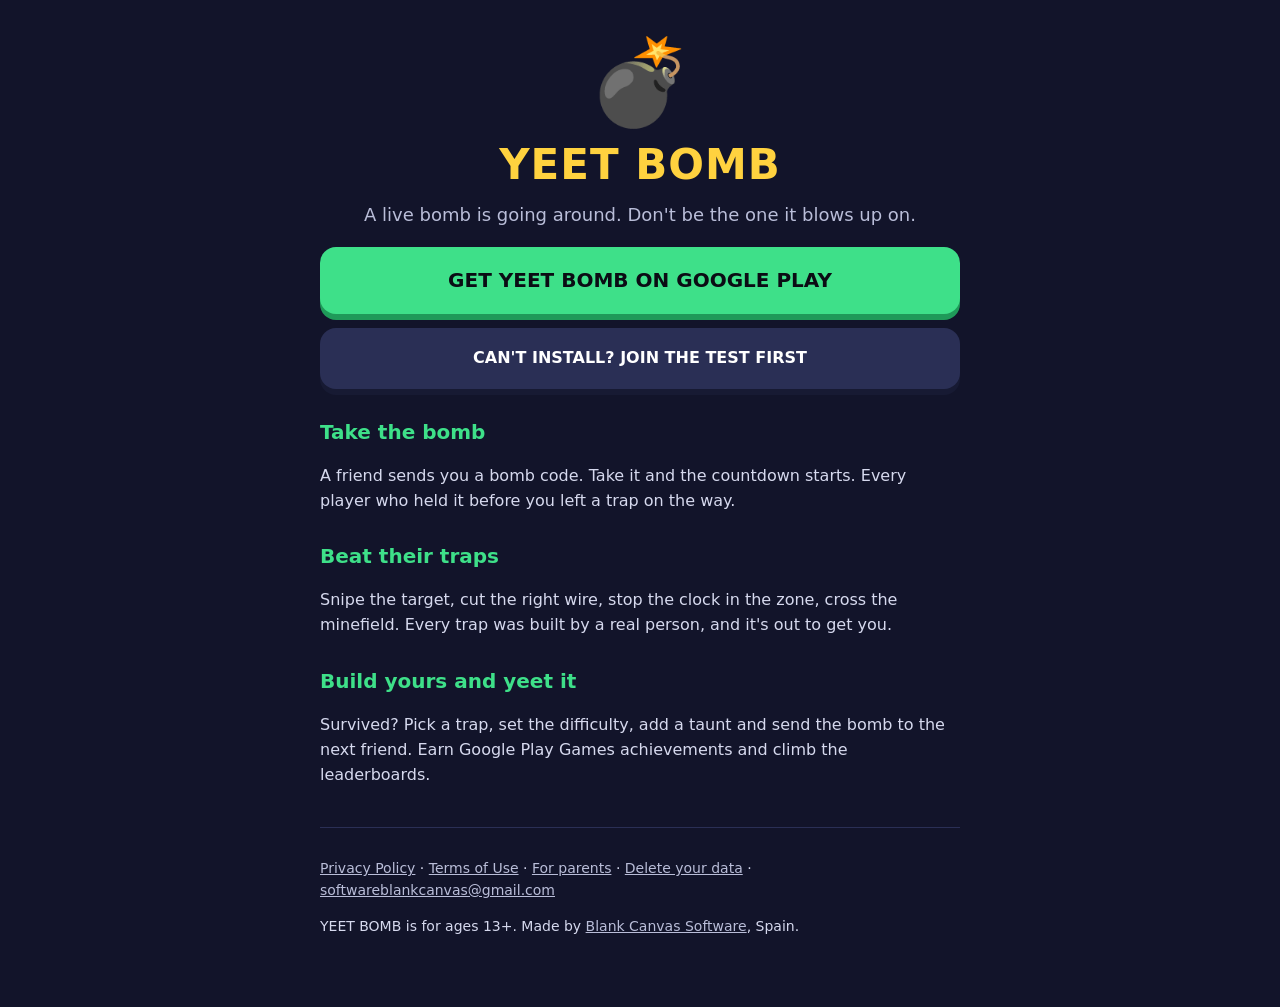
==== commit a72788ca: "Policy, terms and delete pages for the shop update; add a page for parents Privacy policy: purchases" ====
--- a/index.html
+++ b/index.html
@@ -41,7 +41,7 @@
   <p>Survived? Pick a trap, set the difficulty, add a taunt and send the bomb to the next friend. Earn Google Play Games achievements and climb the leaderboards.</p>
 
   <footer>
-    <p><a href="privacy/">Privacy Policy</a> · <a href="terms/">Terms of Use</a> · <a href="delete/">Delete your data</a> · <a href="mailto:softwareblankcanvas@gmail.com">softwareblankcanvas@gmail.com</a></p>
+    <p><a href="privacy/">Privacy Policy</a> · <a href="terms/">Terms of Use</a> · <a href="parents/">For parents</a> · <a href="delete/">Delete your data</a> · <a href="mailto:softwareblankcanvas@gmail.com">softwareblankcanvas@gmail.com</a></p>
     <p>YEET BOMB is for ages 13+. Made by <a href="https://www.softwareblankcanvas.es/">Blank Canvas Software</a>, Spain.</p>
   </footer>
 </main>
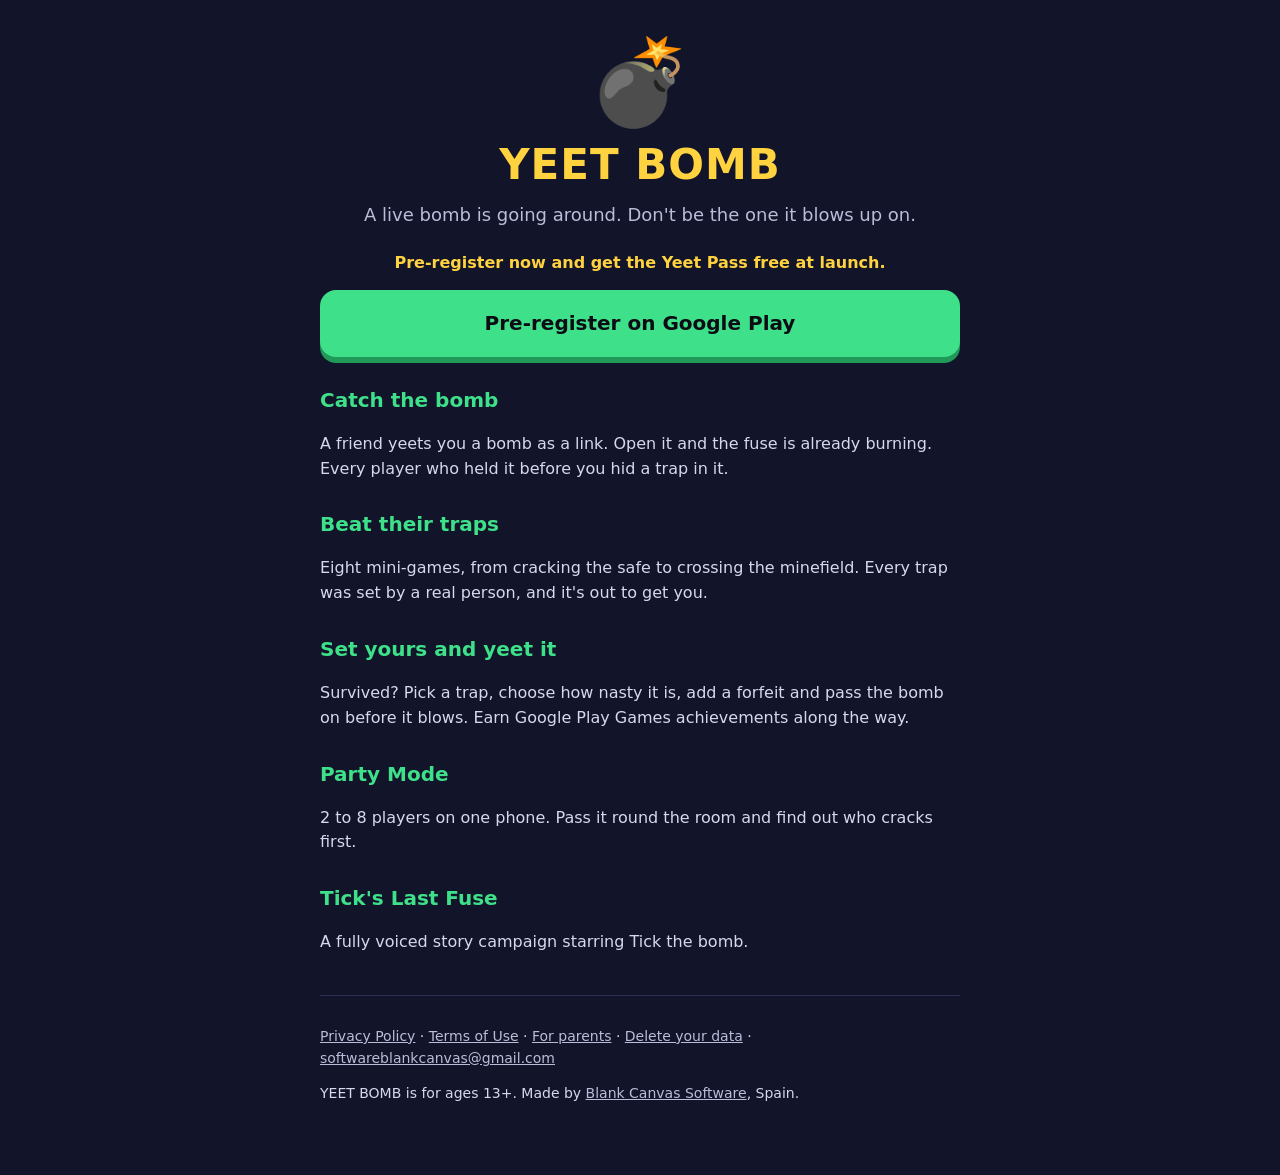
==== commit c94d348f: "feat: pre-registration copy, drop the closed-test link YEET BOMB moved from closed testing to Google" ====
--- a/index.html
+++ b/index.html
@@ -4,7 +4,7 @@
 <meta charset="utf-8">
 <meta name="viewport" content="width=device-width, initial-scale=1">
 <title>YEET BOMB: pass the bomb before it blows</title>
-<meta name="description" content="YEET BOMB is a party game for Android: take a friend's bomb, beat the traps every player left on it, build your own trap and yeet it to the next friend.">
+<meta name="description" content="YEET BOMB is a party game for Android, open for pre-registration on Google Play: a friend yeets you a bomb, you beat the traps hidden in it, set your own and pass it on. Pre-register and get the Yeet Pass free at launch.">
 <link rel="canonical" href="https://yeetbomb.softwareblankcanvas.es/">
 <meta property="og:title" content="YEET BOMB">
 <meta property="og:description" content="Your friends build the traps. Beat them, add your own and yeet the bomb on.">
@@ -19,7 +19,7 @@
   p, li { color: #d6d9ee; }
   .btn { display: block; box-sizing: border-box; padding: 18px; margin: 14px 0; border-radius: 16px; font-size: 20px; font-weight: 800; text-align: center;
          color: #0b0c14; background: #3ee089; box-shadow: 0 6px 0 #1f9a59; text-decoration: none; }
-  .btn.ghost { color: #fff; background: #2a2f55; box-shadow: 0 6px 0 #171a33; font-size: 16px; }
+  .bonus { text-align: center; color: #ffd23f; font-weight: 700; margin: 22px 0 0; }
   footer { margin-top: 40px; border-top: 1px solid #2a2f55; padding-top: 16px; color: #8a90b0; font-size: 14px; }
   footer a { color: #b9bdd8; }
 </style>
@@ -30,15 +30,19 @@
   <h1>YEET BOMB</h1>
   <p class="tag">A live bomb is going around. Don't be the one it blows up on.</p>
 
-  <a class="btn" href="https://play.google.com/store/apps/details?id=com.driveiq.yeetbomb">GET YEET BOMB ON GOOGLE PLAY</a>
-  <a class="btn ghost" href="https://play.google.com/apps/testing/com.driveiq.yeetbomb">CAN'T INSTALL? JOIN THE TEST FIRST</a>
+  <p class="bonus">Pre-register now and get the Yeet Pass free at launch.</p>
+  <a class="btn" href="https://play.google.com/store/apps/details?id=com.driveiq.yeetbomb">Pre-register on Google Play</a>
 
-  <h2>Take the bomb</h2>
-  <p>A friend sends you a bomb code. Take it and the countdown starts. Every player who held it before you left a trap on the way.</p>
+  <h2>Catch the bomb</h2>
+  <p>A friend yeets you a bomb as a link. Open it and the fuse is already burning. Every player who held it before you hid a trap in it.</p>
   <h2>Beat their traps</h2>
-  <p>Snipe the target, cut the right wire, stop the clock in the zone, cross the minefield. Every trap was built by a real person, and it's out to get you.</p>
-  <h2>Build yours and yeet it</h2>
-  <p>Survived? Pick a trap, set the difficulty, add a taunt and send the bomb to the next friend. Earn Google Play Games achievements and climb the leaderboards.</p>
+  <p>Eight mini-games, from cracking the safe to crossing the minefield. Every trap was set by a real person, and it's out to get you.</p>
+  <h2>Set yours and yeet it</h2>
+  <p>Survived? Pick a trap, choose how nasty it is, add a forfeit and pass the bomb on before it blows. Earn Google Play Games achievements along the way.</p>
+  <h2>Party Mode</h2>
+  <p>2 to 8 players on one phone. Pass it round the room and find out who cracks first.</p>
+  <h2>Tick's Last Fuse</h2>
+  <p>A fully voiced story campaign starring Tick the bomb.</p>
 
   <footer>
     <p><a href="privacy/">Privacy Policy</a> · <a href="terms/">Terms of Use</a> · <a href="parents/">For parents</a> · <a href="delete/">Delete your data</a> · <a href="mailto:softwareblankcanvas@gmail.com">softwareblankcanvas@gmail.com</a></p>
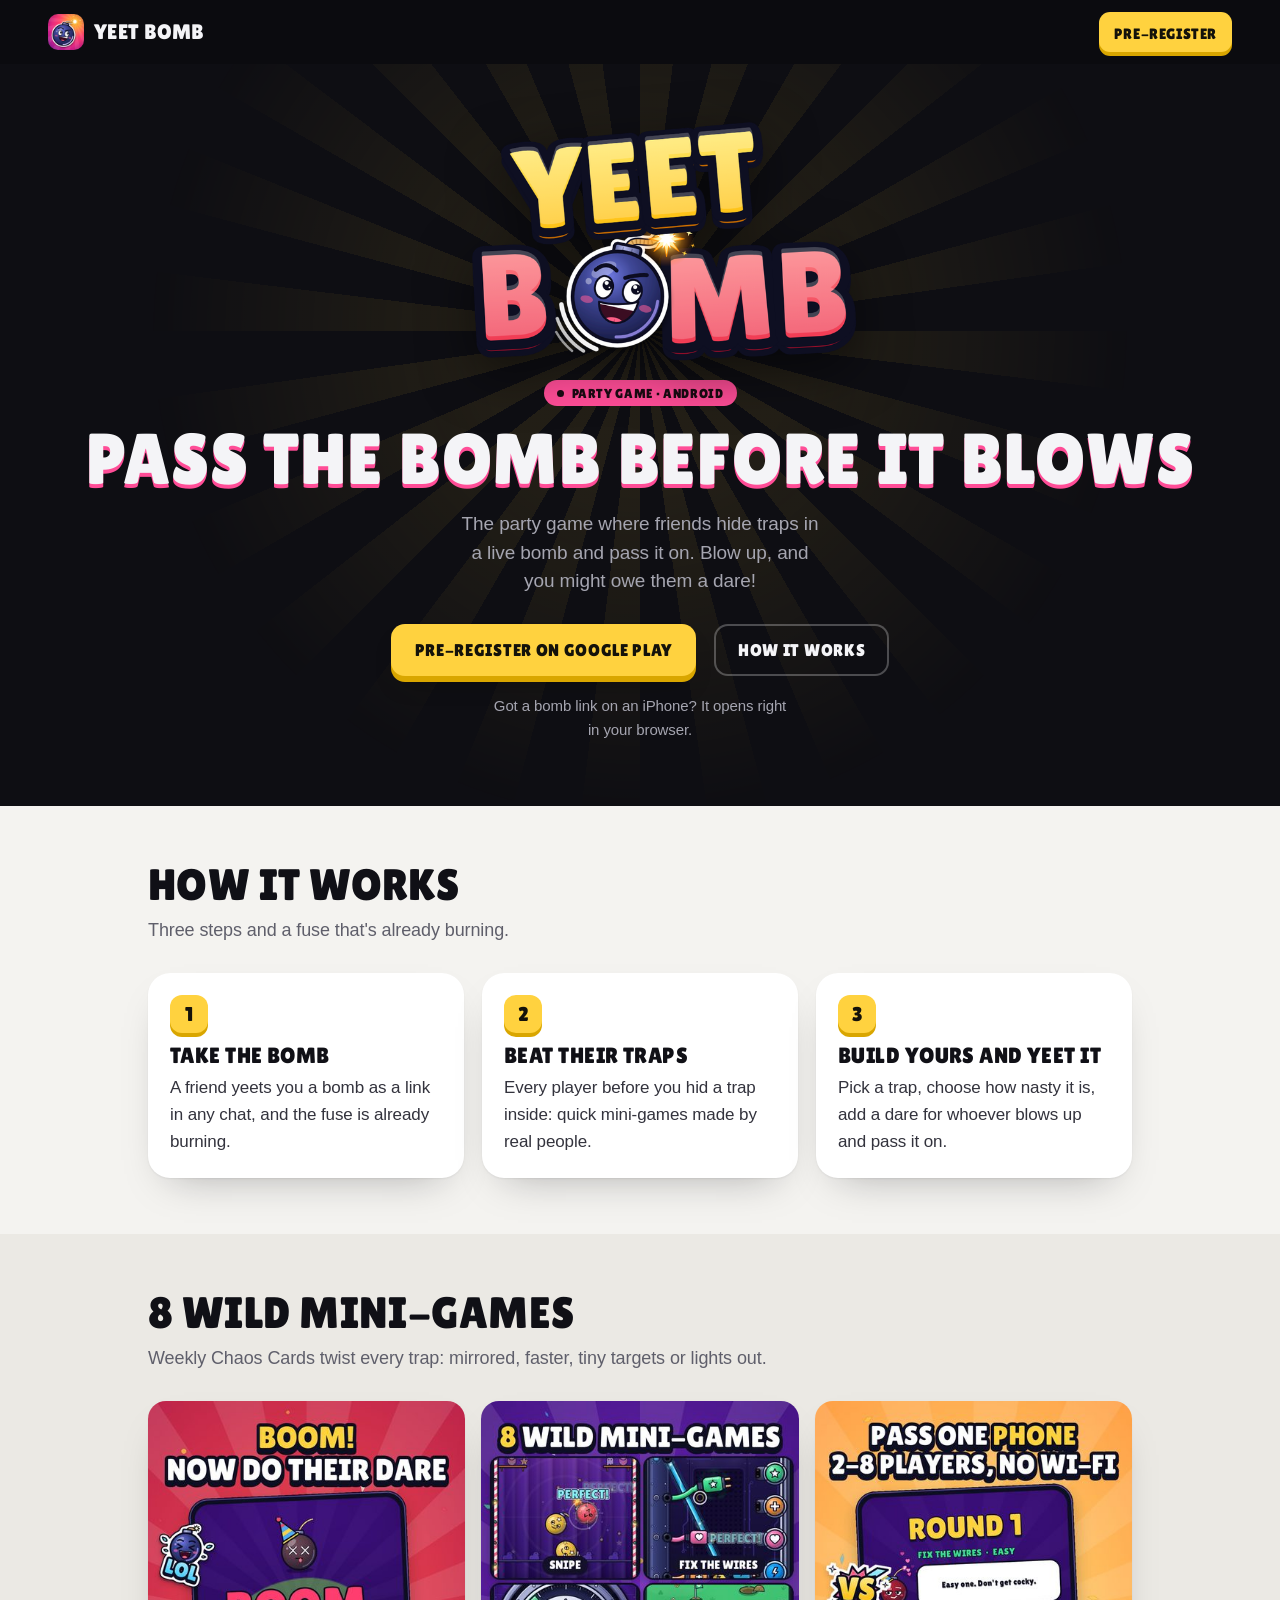
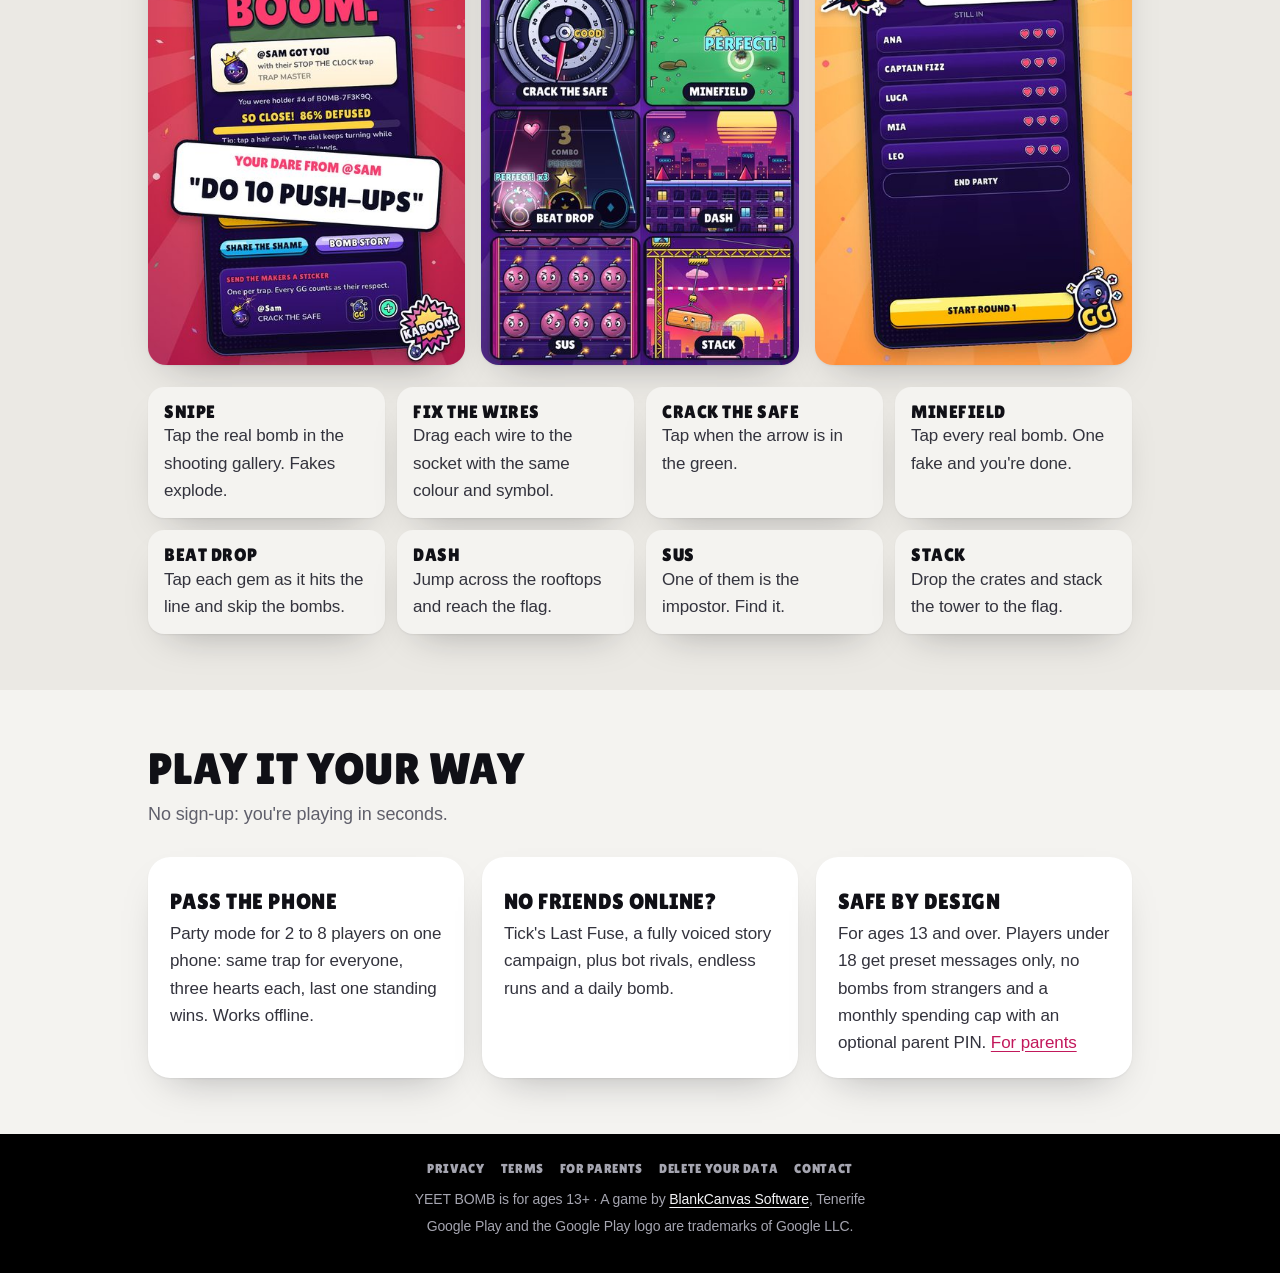
==== commit af4867d5: "Site in the BlankCanvas style; browser version for bomb and trap links; policy of 7 Nov - site.css: " ====
--- a/index.html
+++ b/index.html
@@ -2,52 +2,83 @@
 <html lang="en">
 <head>
 <meta charset="utf-8">
-<meta name="viewport" content="width=device-width, initial-scale=1">
+<meta name="viewport" content="width=device-width, initial-scale=1, viewport-fit=cover">
+<meta name="theme-color" content="#0b0b0f">
 <title>YEET BOMB: pass the bomb before it blows</title>
-<meta name="description" content="YEET BOMB is a party game for Android, open for pre-registration on Google Play: a friend yeets you a bomb, you beat the traps hidden in it, set your own and pass it on. Pre-register and get the Yeet Pass free at launch.">
+<meta name="description" content="YEET BOMB is a party game for Android: friends hide traps in a live bomb and pass it on. Beat their mini-game traps, add your own and yeet it to the next friend.">
 <link rel="canonical" href="https://yeetbomb.softwareblankcanvas.es/">
 <meta property="og:title" content="YEET BOMB">
 <meta property="og:description" content="Your friends build the traps. Beat them, add your own and yeet the bomb on.">
 <meta property="og:image" content="https://yeetbomb.softwareblankcanvas.es/card.png">
-<style>
-  body { margin: 0; background: #12142a; color: #fff; font-family: system-ui, -apple-system, Segoe UI, Roboto, sans-serif; line-height: 1.55; }
-  main { max-width: 640px; margin: 0 auto; padding: 40px 22px 56px; }
-  .bomb { font-size: 84px; line-height: 1; text-align: center; }
-  h1 { font-size: 42px; margin: 8px 0 4px; color: #ffd23f; letter-spacing: 1px; text-align: center; }
-  .tag { text-align: center; color: #b9bdd8; font-size: 18px; margin-top: 0; }
-  h2 { color: #3ee089; font-size: 20px; margin: 28px 0 6px; }
-  p, li { color: #d6d9ee; }
-  .btn { display: block; box-sizing: border-box; padding: 18px; margin: 14px 0; border-radius: 16px; font-size: 20px; font-weight: 800; text-align: center;
-         color: #0b0c14; background: #3ee089; box-shadow: 0 6px 0 #1f9a59; text-decoration: none; }
-  .bonus { text-align: center; color: #ffd23f; font-weight: 700; margin: 22px 0 0; }
-  footer { margin-top: 40px; border-top: 1px solid #2a2f55; padding-top: 16px; color: #8a90b0; font-size: 14px; }
-  footer a { color: #b9bdd8; }
-</style>
+<link rel="icon" href="img/icon.png">
+<link rel="preload" href="/fonts/lilita-one.ttf" as="font" type="font/ttf" crossorigin>
+<link rel="stylesheet" href="site.css">
 </head>
-<body>
-<main>
-  <div class="bomb">💣</div>
-  <h1>YEET BOMB</h1>
-  <p class="tag">A live bomb is going around. Don't be the one it blows up on.</p>
+<body class="home">
+<a class="skip" href="#main">Skip to content</a>
+<header class="bar">
+  <a class="brand" href="./"><img src="img/icon.png" alt="">YEET BOMB</a>
+  <a class="btn btn--yellow btn--small" href="https://play.google.com/store/apps/details?id=com.driveiq.yeetbomb">Pre-register</a>
+</header>
+<main id="main">
+  <section class="hero">
+    <img class="logo" src="img/logo.png" alt="YEET BOMB" width="720" height="394">
+    <p class="pill">Party game · Android</p>
+    <h1 class="display">Pass the bomb before it blows</h1>
+    <p class="lede">The party game where friends hide traps in a live bomb and pass it on. Blow up, and you might owe them a dare!</p>
+    <div class="cta">
+      <a class="btn btn--yellow" href="https://play.google.com/store/apps/details?id=com.driveiq.yeetbomb">Pre-register on Google Play</a>
+      <a class="btn btn--ghost" href="#how">How it works</a>
+    </div>
+    <p class="note">Got a bomb link on an iPhone? It opens right in your browser.</p>
+  </section>
 
-  <p class="bonus">Pre-register now and get the Yeet Pass free at launch.</p>
-  <a class="btn" href="https://play.google.com/store/apps/details?id=com.driveiq.yeetbomb">Pre-register on Google Play</a>
+  <section class="section" id="how">
+    <h2>How it works</h2>
+    <p class="sub">Three steps and a fuse that's already burning.</p>
+    <ol class="steps">
+      <li class="card"><span class="num">1</span><h3>Take the bomb</h3><p>A friend yeets you a bomb as a link in any chat, and the fuse is already burning.</p></li>
+      <li class="card"><span class="num">2</span><h3>Beat their traps</h3><p>Every player before you hid a trap inside: quick mini-games made by real people.</p></li>
+      <li class="card"><span class="num">3</span><h3>Build yours and yeet it</h3><p>Pick a trap, choose how nasty it is, add a dare for whoever blows up and pass it on.</p></li>
+    </ol>
+  </section>
 
-  <h2>Catch the bomb</h2>
-  <p>A friend yeets you a bomb as a link. Open it and the fuse is already burning. Every player who held it before you hid a trap in it.</p>
-  <h2>Beat their traps</h2>
-  <p>Eight mini-games, from cracking the safe to crossing the minefield. Every trap was set by a real person, and it's out to get you.</p>
-  <h2>Set yours and yeet it</h2>
-  <p>Survived? Pick a trap, choose how nasty it is, add a forfeit and pass the bomb on before it blows. Earn Google Play Games achievements along the way.</p>
-  <h2>Party Mode</h2>
-  <p>2 to 8 players on one phone. Pass it round the room and find out who cracks first.</p>
-  <h2>Tick's Last Fuse</h2>
-  <p>A fully voiced story campaign starring Tick the bomb.</p>
+  <section class="band">
+    <div class="section">
+      <h2>8 wild mini-games</h2>
+      <p class="sub">Weekly Chaos Cards twist every trap: mirrored, faster, tiny targets or lights out.</p>
+      <div class="shots">
+        <img src="img/shot_en_dare.jpg" alt="BOOM! Now do their dare: the screen after a trap blows you up" width="432" height="768" loading="lazy">
+        <img src="img/shot_en_minigames.jpg" alt="The 8 mini-games: Snipe, Fix the Wires, Crack the Safe, Minefield, Beat Drop, Dash, Sus and Stack" width="432" height="768" loading="lazy">
+        <img src="img/shot_en_party.jpg" alt="Party mode: 2 to 8 players on one phone, three hearts each" width="432" height="768" loading="lazy">
+      </div>
+      <ul class="games" style="margin-top:22px">
+        <li><b>Snipe</b>Tap the real bomb in the shooting gallery. Fakes explode.</li>
+        <li><b>Fix the Wires</b>Drag each wire to the socket with the same colour and symbol.</li>
+        <li><b>Crack the Safe</b>Tap when the arrow is in the green.</li>
+        <li><b>Minefield</b>Tap every real bomb. One fake and you're done.</li>
+        <li><b>Beat Drop</b>Tap each gem as it hits the line and skip the bombs.</li>
+        <li><b>Dash</b>Jump across the rooftops and reach the flag.</li>
+        <li><b>Sus</b>One of them is the impostor. Find it.</li>
+        <li><b>Stack</b>Drop the crates and stack the tower to the flag.</li>
+      </ul>
+    </div>
+  </section>
 
-  <footer>
-    <p><a href="privacy/">Privacy Policy</a> · <a href="terms/">Terms of Use</a> · <a href="parents/">For parents</a> · <a href="delete/">Delete your data</a> · <a href="mailto:softwareblankcanvas@gmail.com">softwareblankcanvas@gmail.com</a></p>
-    <p>YEET BOMB is for ages 13+. Made by <a href="https://www.softwareblankcanvas.es/">Blank Canvas Software</a>, Spain.</p>
-  </footer>
+  <section class="section">
+    <h2>Play it your way</h2>
+    <p class="sub">No sign-up: you're playing in seconds.</p>
+    <ul class="steps">
+      <li class="card"><h3>Pass the phone</h3><p>Party mode for 2 to 8 players on one phone: same trap for everyone, three hearts each, last one standing wins. Works offline.</p></li>
+      <li class="card"><h3>No friends online?</h3><p>Tick's Last Fuse, a fully voiced story campaign, plus bot rivals, endless runs and a daily bomb.</p></li>
+      <li class="card"><h3>Safe by design</h3><p>For ages 13 and over. Players under 18 get preset messages only, no bombs from strangers and a monthly spending cap with an optional parent PIN. <a href="parents/">For parents</a></p></li>
+    </ul>
+  </section>
 </main>
+<footer class="foot">
+  <nav class="links"><a href="privacy/">Privacy</a><a href="terms/">Terms</a><a href="parents/">For parents</a><a href="delete/">Delete your data</a><a href="mailto:softwareblankcanvas@gmail.com">Contact</a></nav>
+  <p>YEET BOMB is for ages 13+ · A game by <a href="https://www.softwareblankcanvas.es/">BlankCanvas Software</a>, Tenerife</p>
+  <p>Google Play and the Google Play logo are trademarks of Google LLC.</p>
+</footer>
 </body>
 </html>
--- a/site.css
+++ b/site.css
@@ -0,0 +1,141 @@
+/* YEET BOMB website, in BlankCanvas Software's design language (softwareblankcanvas.es): chrome-black hero
+   and footer, Lilita One display type in capitals, pink pills, chunky yellow and green buttons standing on a
+   solid "deep" shadow, ghost buttons drawn as a 2px ring, faint yellow sun rays. Reading pages (policy, terms,
+   parents, deletion) are warm paper under the same chrome bar, and follow the device's dark mode. */
+
+@font-face { font-family: "Lilita One"; font-style: normal; font-weight: 400; font-display: swap;
+             src: url("/fonts/lilita-one.ttf") format("truetype"); }
+@font-face { font-family: "Lilita One Fallback"; src: local("Arial Black"), local("Arial-Black"); size-adjust: 77.45%;
+             ascent-override: 118.79%; }
+
+:root {
+  color-scheme: light dark;
+  --bg: #f4f3f0; --bg-alt: #ebe9e4; --surface: #ffffff;
+  --ink: #101016; --ink-soft: #33333d; --muted: #5f5f6b;
+  --hairline: rgb(16 16 22 / 0.1); --hairline-strong: rgb(16 16 22 / 0.24);
+  --link: #c2185b; --focus: #1d4ed8;
+  --chrome: #0b0b0f; --chrome-2: #0e0e13; --chrome-ink: #f4f4f7; --chrome-muted: #a5a5b0;
+  --navy: #15173a; --navy-deep: #0d0f29;
+  --yellow: #ffd23f; --yellow-deep: #d9a600; --green: #3ee089; --green-deep: #1f9a59;
+  --pink: #ff4d97; --pink-ink: #1a0a12; --coral: #ff5b6b;
+  --shadow-card: 0 1px 2px rgb(16 16 22 / 0.06), 0 18px 40px -22px rgb(16 16 22 / 0.35);
+  --font-text: -apple-system, BlinkMacSystemFont, "SF Pro Text", "Segoe UI Variable Text", "Segoe UI", Roboto, "Helvetica Neue", Arial, sans-serif;
+  --font-display: "Lilita One", "Lilita One Fallback", system-ui, sans-serif;
+  --radius-l: 22px; --gutter: clamp(20px, 5vw, 48px);
+  --ease-out: cubic-bezier(0.22, 1, 0.36, 1);
+}
+@media (prefers-color-scheme: dark) {
+  :root { --bg: #0e0e13; --bg-alt: #16161d; --surface: #16161d; --ink: #f4f4f7; --ink-soft: #d4d4dc; --muted: #a5a5b0;
+          --hairline: rgb(255 255 255 / 0.1); --hairline-strong: rgb(255 255 255 / 0.22); --link: #ff7ab3; --focus: #ffd23f; }
+}
+
+* { box-sizing: border-box; }
+html { -webkit-text-size-adjust: 100%; }
+body { margin: 0; background: var(--bg); color: var(--ink); font: 17px/1.6 var(--font-text); letter-spacing: -0.006em; }
+a { color: var(--link); text-underline-offset: 3px; }
+:focus-visible { outline: 3px solid var(--focus); outline-offset: 3px; border-radius: 6px; }
+.skip { position: absolute; left: -999px; top: 8px; z-index: 9; padding: 10px 16px; border-radius: 12px; background: var(--yellow);
+        color: #14120a; font-weight: 700; text-decoration: none; }
+.skip:focus { left: 8px; }
+
+/* chrome bar */
+.bar { position: sticky; top: 0; z-index: 5; display: flex; align-items: center; justify-content: space-between; gap: 12px;
+       height: 64px; padding: 0 var(--gutter); background: var(--chrome); color: var(--chrome-ink); }
+.brand { display: inline-flex; align-items: center; gap: 10px; color: var(--chrome-ink); text-decoration: none;
+         font: 21px/1 var(--font-display); text-transform: uppercase; letter-spacing: 0.02em; }
+.brand img { width: 36px; height: 36px; border-radius: 10px; }
+.by { color: var(--chrome-muted); font: 13px/1 var(--font-display); text-transform: uppercase; letter-spacing: 0.05em; text-decoration: none; }
+.by:hover { color: var(--chrome-ink); }
+
+/* type and pills */
+.display { margin: 0; font: 400 clamp(40px, 9vw, 72px)/0.98 var(--font-display); text-transform: uppercase;
+           letter-spacing: 0.01em; text-shadow: 0 0.06em 0 var(--pink); text-wrap: balance; }
+.pill { display: inline-flex; align-items: center; gap: 8px; margin: 0 0 18px; padding: 7px 13px 6px; border-radius: 999px;
+        background: var(--pink); color: var(--pink-ink); font: 13px/1 var(--font-display); text-transform: uppercase; letter-spacing: 0.05em; }
+.pill::before { content: ""; width: 7px; height: 7px; border-radius: 50%; background: var(--pink-ink); }
+.lede { margin: 16px auto 0; max-width: 34ch; color: var(--chrome-muted); font-size: 19px; line-height: 1.5; text-wrap: pretty; }
+
+/* buttons */
+.btn { display: inline-flex; align-items: center; justify-content: center; gap: 10px; min-height: 52px; padding: 2px 24px 0;
+       border: 0; border-radius: 14px; font: 17px/1 var(--font-display); text-transform: uppercase; letter-spacing: 0.04em;
+       text-decoration: none; cursor: pointer; transition: transform 0.12s var(--ease-out), box-shadow 0.12s var(--ease-out); }
+.btn--yellow { background: var(--yellow); color: #14120a; box-shadow: 0 6px 0 var(--yellow-deep), 0 14px 26px -12px rgb(0 0 0 / 0.45); }
+.btn--green { background: var(--green); color: #08140d; box-shadow: 0 6px 0 var(--green-deep), 0 14px 26px -12px rgb(0 0 0 / 0.45); }
+.btn--ghost { background: transparent; color: var(--chrome-ink); box-shadow: inset 0 0 0 2px rgb(255 255 255 / 0.26); }
+.btn--yellow:active, .btn--green:active { transform: translateY(4px); }
+.btn--yellow:active { box-shadow: 0 2px 0 var(--yellow-deep); }
+.btn--green:active { box-shadow: 0 2px 0 var(--green-deep); }
+.btn--ghost:hover { box-shadow: inset 0 0 0 2px rgb(255 255 255 / 0.5); }
+.btn--block { display: flex; width: 100%; }
+.btn--small { min-height: 40px; padding: 2px 15px 0; border-radius: 11px; font-size: 15px; }
+.btn--small.btn--yellow { box-shadow: 0 4px 0 var(--yellow-deep); }
+
+/* hero: chrome, rays, mascot */
+.hero { position: relative; isolation: isolate; overflow: hidden; background: var(--chrome-2); color: var(--chrome-ink);
+        padding: 40px var(--gutter) 56px; text-align: center; }
+.hero::before { content: ""; position: absolute; inset: 0; z-index: -1; pointer-events: none;
+                background: repeating-conic-gradient(from 0deg at 50% 36%, rgb(255 210 63 / 0.09) 0deg 7deg, transparent 7deg 15deg);
+                -webkit-mask-image: radial-gradient(circle at 50% 36%, #000 0, #000 20%, transparent 62%);
+                mask-image: radial-gradient(circle at 50% 36%, #000 0, #000 20%, transparent 62%); }
+.hero .mascot { display: block; width: min(190px, 46vw); height: auto; margin: 0 auto 6px;
+                filter: drop-shadow(0 18px 24px rgb(0 0 0 / 0.45)); animation: bob 3.2s ease-in-out infinite; }
+@keyframes bob { 50% { transform: translateY(-8px) rotate(-2deg); } }
+@media (prefers-reduced-motion: reduce) { .hero .mascot { animation: none; } .btn { transition: none; } }
+
+/* invite pages (bomb and trap links): one column on the chrome */
+.invite { min-height: 100vh; min-height: 100dvh; display: flex; flex-direction: column; background: var(--chrome-2); color: var(--chrome-ink); }
+.invite .hero { flex: 1; padding-top: 28px; }
+.invite .inner { max-width: 440px; margin: 0 auto; }
+.invite .display { font-size: clamp(34px, 9.5vw, 52px); }
+.code { margin: 22px auto 6px; padding: 14px 18px 12px; border-radius: 16px; background: var(--navy);
+        box-shadow: inset 0 0 0 2px rgb(255 255 255 / 0.12); font: 30px/1 var(--font-display); letter-spacing: 0.12em; }
+.actions { display: grid; gap: 18px; margin-top: 22px; }
+.note { margin: 18px auto 0; max-width: 36ch; color: var(--chrome-muted); font-size: 15px; }
+.hidden { display: none !important; }
+
+/* footer */
+.foot { background: #000; color: var(--chrome-muted); padding: 26px var(--gutter) 32px; font-size: 14px; text-align: center; }
+.foot a { color: var(--chrome-ink); }
+.foot .links { display: flex; flex-wrap: wrap; justify-content: center; gap: 6px 16px; margin-bottom: 10px;
+               font: 13px/1.4 var(--font-display); text-transform: uppercase; letter-spacing: 0.05em; }
+.foot .links a { color: var(--chrome-muted); text-decoration: none; }
+.foot .links a:hover { color: var(--chrome-ink); }
+.foot p { margin: 4px 0; }
+
+/* reading pages */
+.doc main { max-width: 760px; margin: 0 auto; padding: 36px var(--gutter) 56px; }
+.doc h1 { margin: 0 0 6px; font: 400 clamp(34px, 6vw, 48px)/1.05 var(--font-display); text-transform: uppercase;
+          letter-spacing: 0.01em; color: var(--ink); text-shadow: 0 0.06em 0 var(--pink); }
+.doc h2 { margin: 2em 0 0.6em; font: 400 24px/1.2 var(--font-display); text-transform: uppercase; letter-spacing: 0.02em; }
+.doc h2::after { content: ""; display: block; width: 56px; height: 5px; margin-top: 8px; border-radius: 3px; background: var(--yellow); }
+.doc h3 { margin: 1.6em 0 0.4em; font-size: 18px; }
+.doc .muted { color: var(--muted); }
+.doc table { width: 100%; border-collapse: collapse; margin: 1em 0; background: var(--surface); border-radius: 14px;
+             overflow: hidden; box-shadow: var(--shadow-card); font-size: 15px; }
+.doc th, .doc td { padding: 10px 12px; text-align: left; vertical-align: top; border-bottom: 1px solid var(--hairline); }
+.doc th { background: var(--bg-alt); font: 14px/1.3 var(--font-display); text-transform: uppercase; letter-spacing: 0.04em; }
+.doc li { margin: 6px 0; }
+.doc code { font: 15px ui-monospace, "SF Mono", "Cascadia Mono", Menlo, Consolas, monospace; }
+
+/* home */
+.home .hero { padding: 48px var(--gutter) 64px; }
+.home .logo { display: block; width: min(460px, 86vw); height: auto; margin: 0 auto 14px; filter: drop-shadow(0 16px 26px rgb(0 0 0 / 0.5)); }
+.home .cta { display: flex; flex-wrap: wrap; justify-content: center; gap: 18px; margin-top: 28px; }
+.section { max-width: 1080px; margin: 0 auto; padding: 56px var(--gutter); }
+.section h2 { margin: 0 0 8px; font: 400 clamp(30px, 5vw, 44px)/1.05 var(--font-display); text-transform: uppercase; letter-spacing: 0.01em; }
+.section .sub { margin: 0 0 28px; color: var(--muted); font-size: 18px; }
+.steps { display: grid; grid-template-columns: repeat(auto-fit, minmax(240px, 1fr)); gap: 18px; padding: 0; margin: 0; list-style: none; }
+.card { padding: 22px; border-radius: var(--radius-l); background: var(--surface); box-shadow: var(--shadow-card); }
+.card h3 { margin: 10px 0 6px; font: 400 22px/1.15 var(--font-display); text-transform: uppercase; letter-spacing: 0.02em; }
+.card p { margin: 0; color: var(--ink-soft); }
+.num { display: inline-grid; place-items: center; width: 38px; height: 38px; border-radius: 12px; background: var(--yellow); color: #14120a;
+       font: 20px/1 var(--font-display); box-shadow: 0 4px 0 var(--yellow-deep); }
+.shots { display: grid; grid-template-columns: repeat(3, minmax(0, 1fr)); gap: 16px; }
+.shots img { width: 100%; height: auto; border-radius: 18px; box-shadow: var(--shadow-card); }
+@media (max-width: 640px) { .shots { grid-template-columns: repeat(3, 72%); overflow-x: auto; scroll-snap-type: x mandatory; padding-bottom: 8px; }
+                            .shots img { scroll-snap-align: center; } }
+.games { display: grid; grid-template-columns: repeat(auto-fit, minmax(220px, 1fr)); gap: 12px; padding: 0; margin: 0; list-style: none; }
+.games li { padding: 14px 16px; border-radius: 16px; background: var(--surface); box-shadow: var(--shadow-card); color: var(--ink-soft); }
+.games b { display: block; font: 400 18px/1.2 var(--font-display); text-transform: uppercase; letter-spacing: 0.03em; color: var(--ink); }
+.band { background: var(--bg-alt); }
+.band .games li, .band .card { background: var(--bg); }
